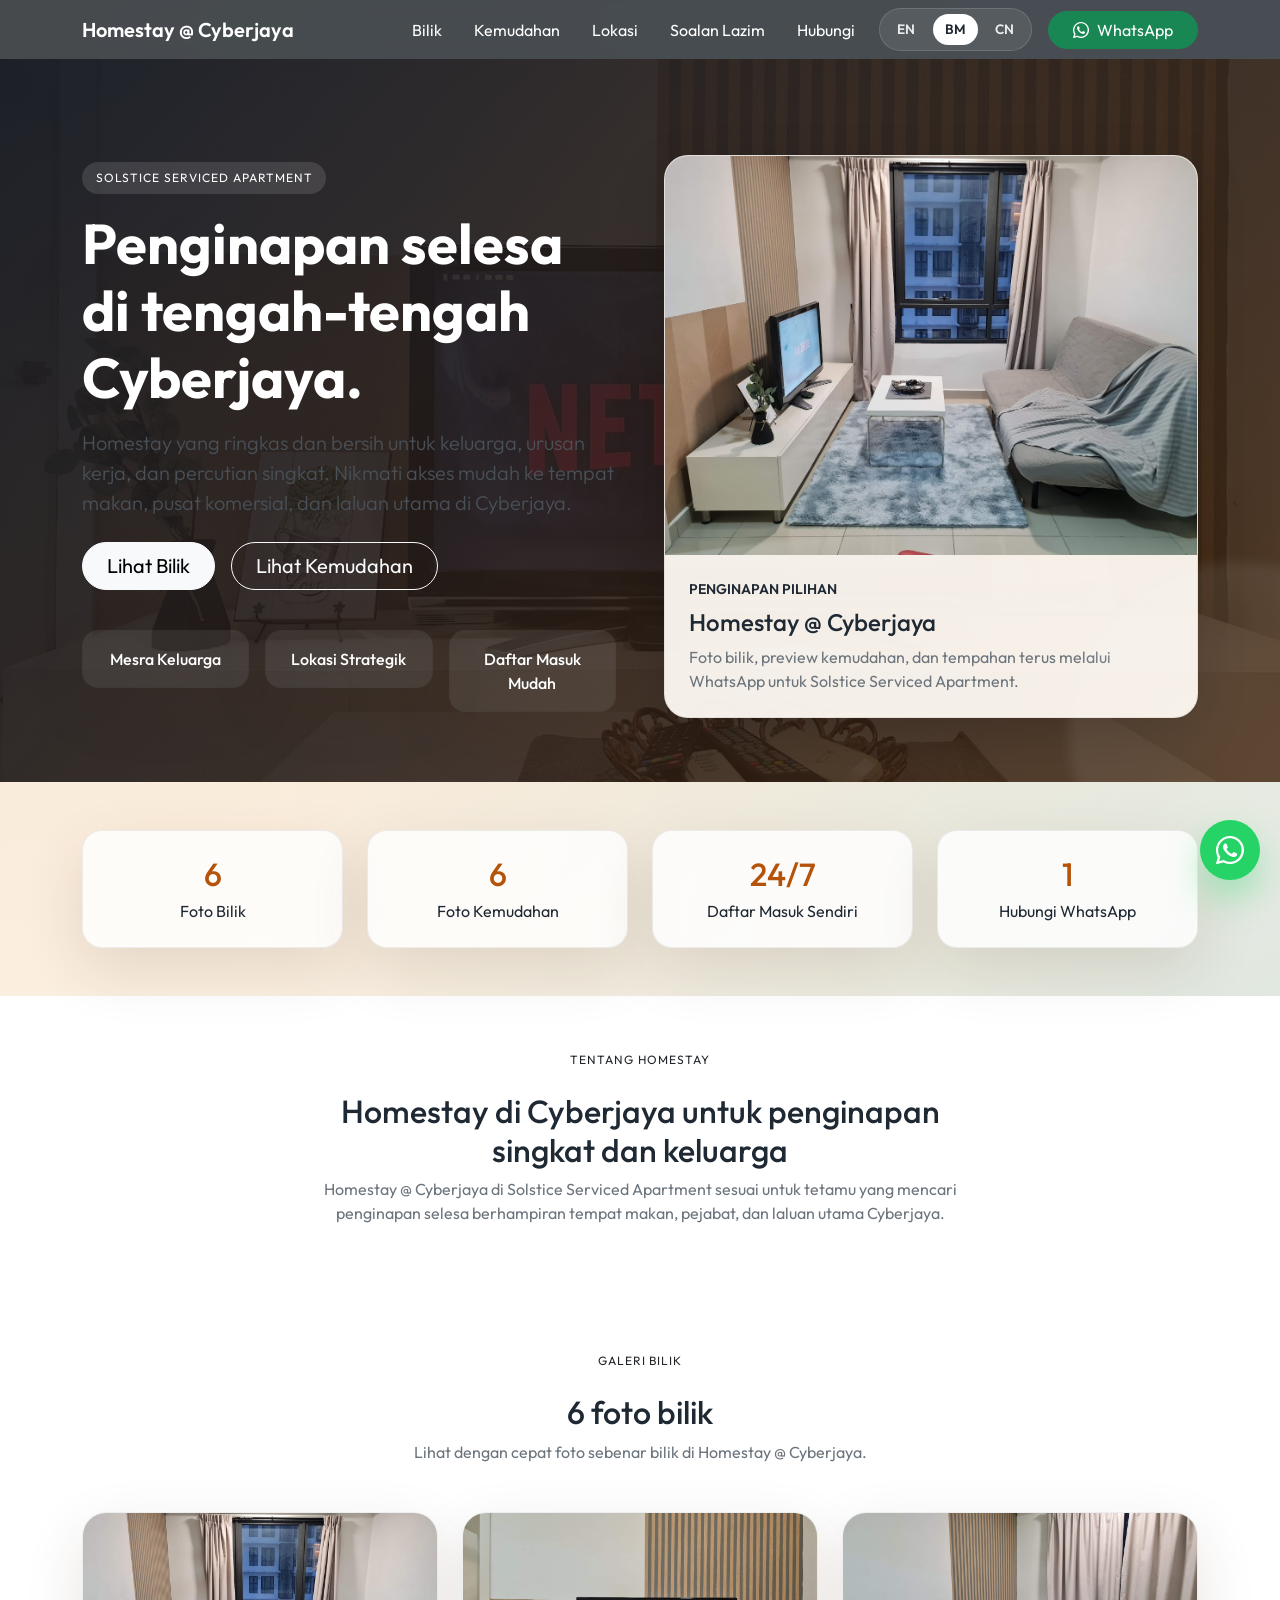
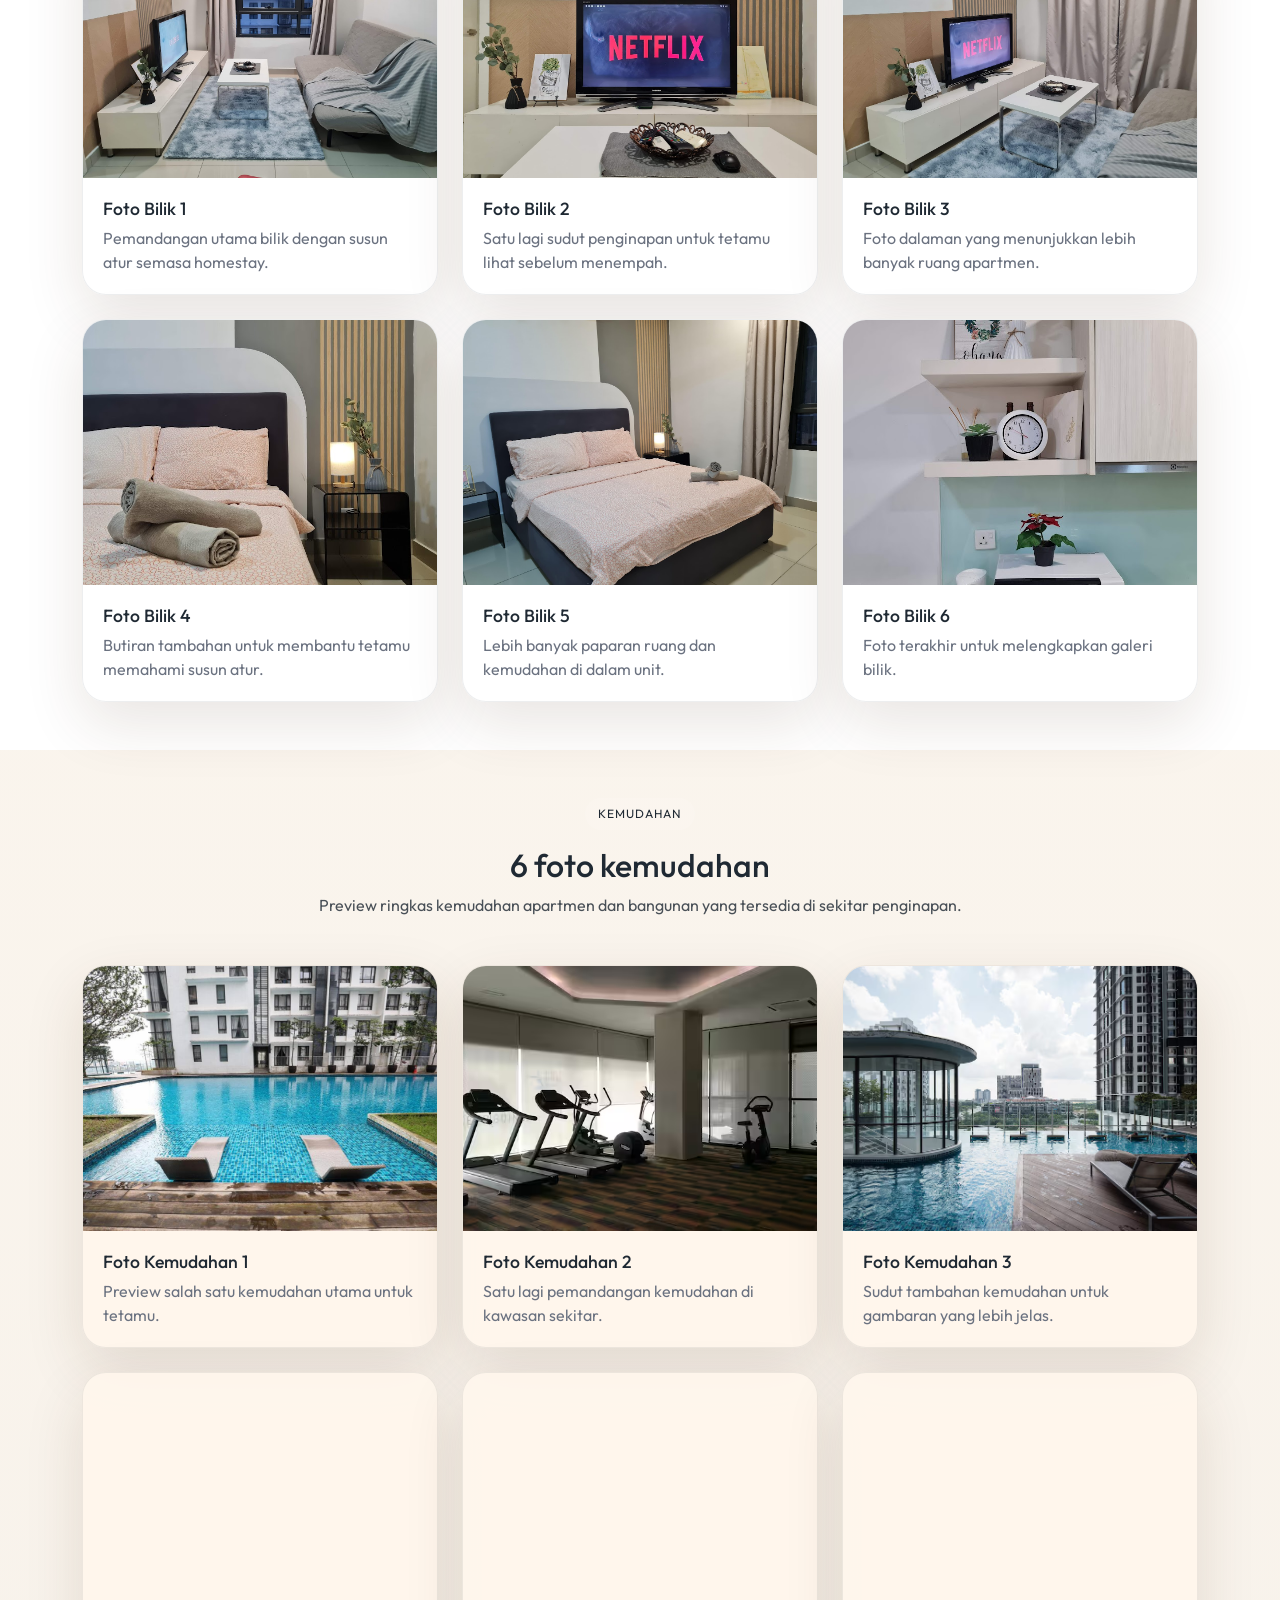
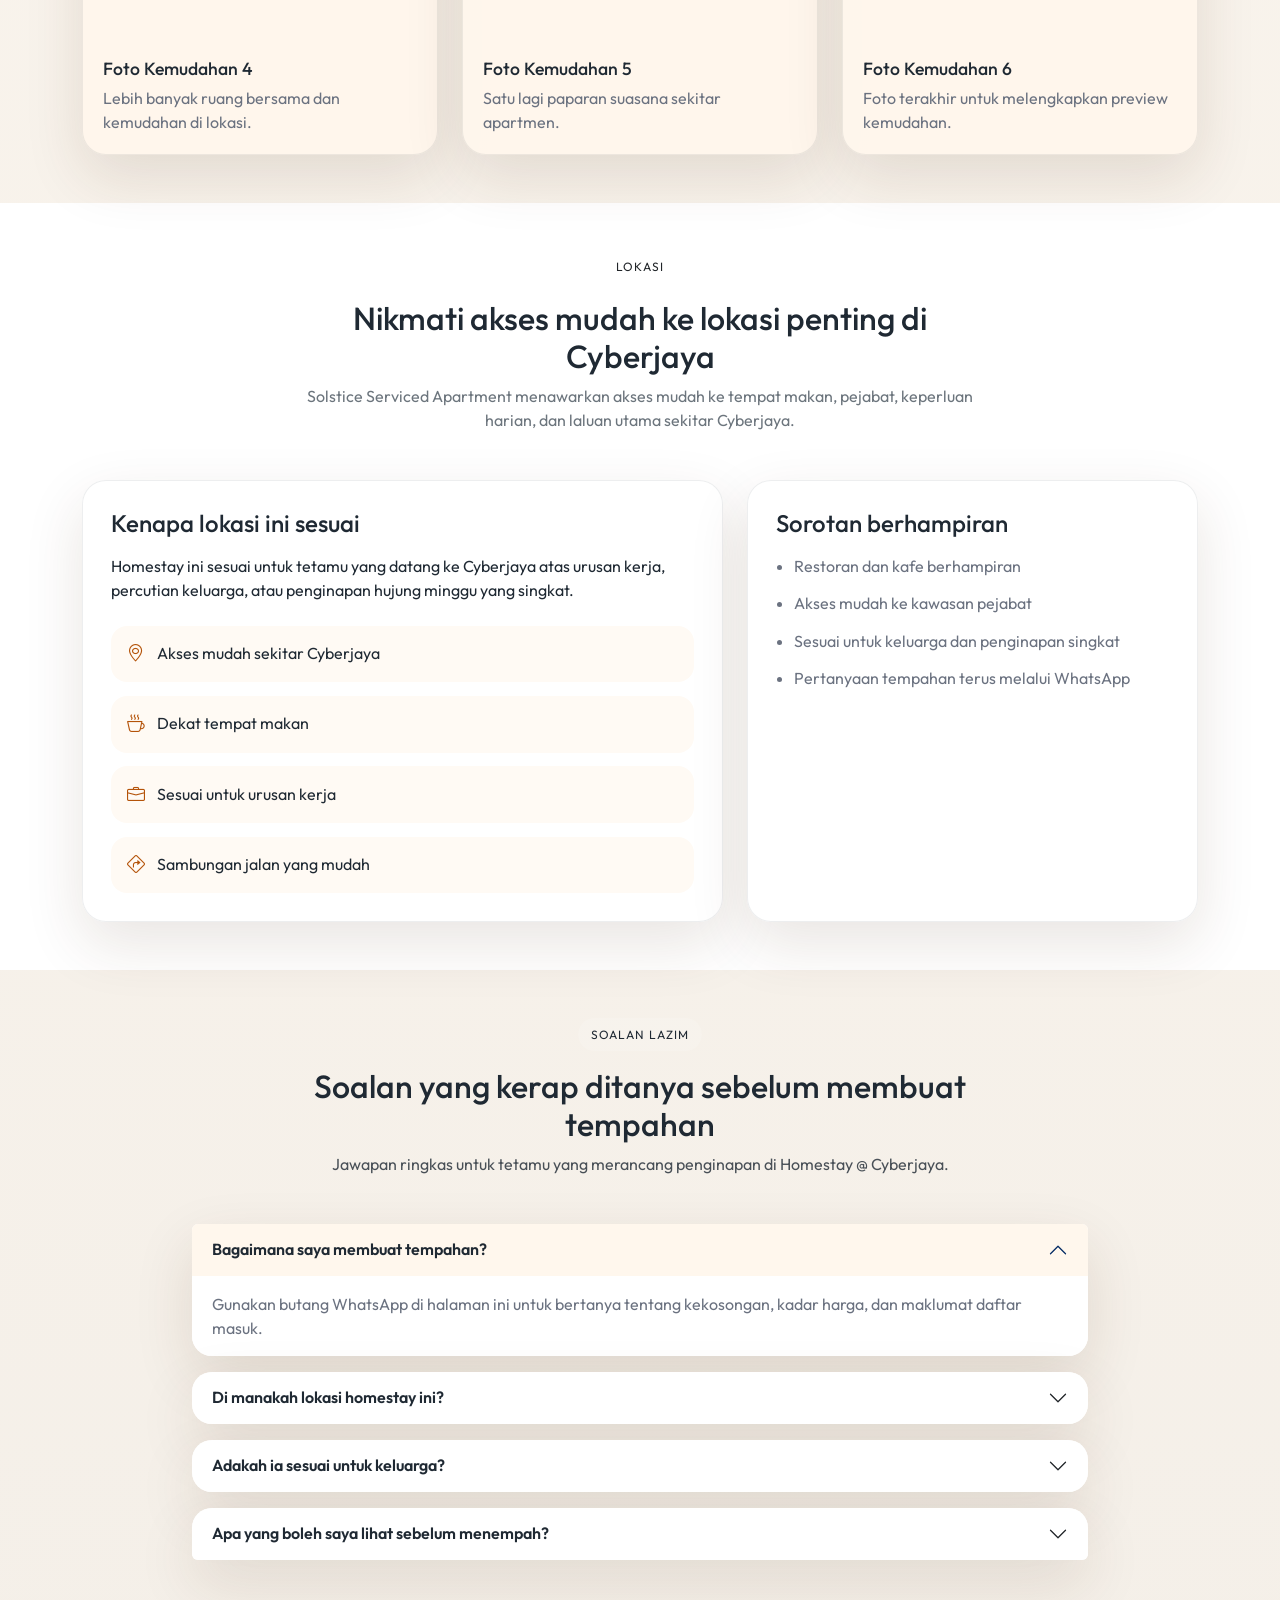
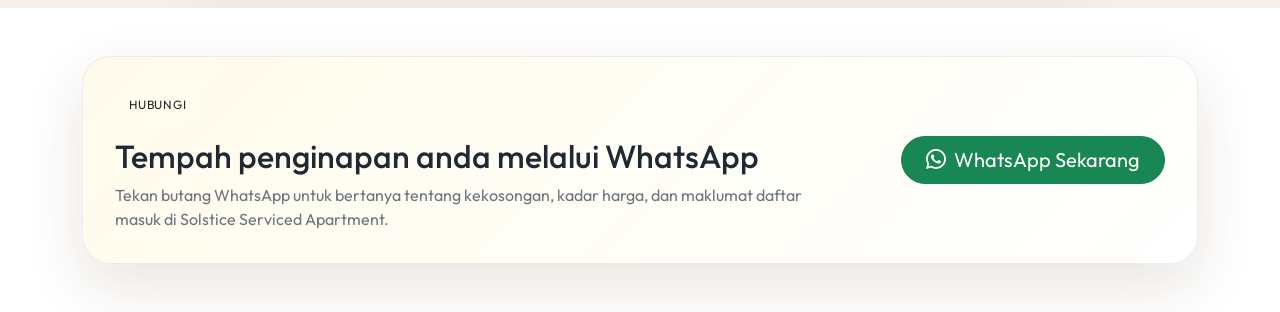
==== bm.html @ e1785dd9 "Add Malay and Chinese language versions of the Homestay @ Cyberjaya webpage" ====
<!doctype html>
<html lang="ms-MY">
<head>
  <meta charset="UTF-8">
  <meta name="viewport" content="width=device-width, initial-scale=1.0">
  <title>Homestay @ Cyberjaya, Solstice Serviced Apartment</title>
  <meta name="description" content="Homestay @ Cyberjaya di Solstice Serviced Apartment dengan foto bilik, foto kemudahan, sorotan lokasi, soalan lazim, dan tempahan WhatsApp.">
  <meta name="robots" content="index, follow, max-image-preview:large">
  <meta name="keywords" content="Homestay Cyberjaya, Solstice Serviced Apartment, homestay Cyberjaya, penginapan Cyberjaya, penginapan singkat Cyberjaya, homestay keluarga Cyberjaya">
  <meta name="theme-color" content="#1f2933">
  <meta property="og:type" content="website">
  <meta property="og:title" content="Homestay @ Cyberjaya, Solstice Serviced Apartment">
  <meta property="og:description" content="Lihat bilik, kemudahan, lokasi dan tempah melalui WhatsApp untuk penginapan di Cyberjaya.">
  <meta property="og:locale" content="ms_MY">
  <meta property="og:image" content="assets/images/rooms/room-photo-1.jpg">
  <meta name="twitter:card" content="summary_large_image">
  <meta name="twitter:title" content="Homestay @ Cyberjaya, Solstice Serviced Apartment">
  <meta name="twitter:description" content="Galeri bilik, kemudahan, dan tempahan WhatsApp untuk penginapan di Cyberjaya.">
  <meta name="twitter:image" content="assets/images/rooms/room-photo-1.jpg">
  <link rel="alternate" hreflang="en" href="index.html">
  <link rel="alternate" hreflang="ms" href="bm.html">
  <link rel="alternate" hreflang="zh" href="cn.html">
  <link rel="alternate" hreflang="x-default" href="index.html">
  <link rel="preconnect" href="https://fonts.googleapis.com">
  <link rel="preconnect" href="https://fonts.gstatic.com" crossorigin>
  <link rel="preload" as="image" href="assets/images/rooms/room-photo-1.jpg">
  <link href="https://fonts.googleapis.com/css2?family=Outfit:wght@300;400;500;600;700&display=swap" rel="stylesheet">
  <link href="https://cdn.jsdelivr.net/npm/bootstrap@5.3.3/dist/css/bootstrap.min.css" rel="stylesheet" integrity="sha384-QWTKZyjpPEjISv5WaRU9OFeRpok6YctnYmDr5pNlyT2bRjXh0JMhjY6hW+ALEwIH" crossorigin="anonymous">
  <link rel="stylesheet" href="https://cdn.jsdelivr.net/npm/bootstrap-icons@1.11.3/font/bootstrap-icons.min.css">
  <link rel="stylesheet" href="assets/css/style.css">
  <script type="application/ld+json">
    {
      "@context": "https://schema.org",
      "@type": "LodgingBusiness",
      "name": "Homestay @ Cyberjaya",
      "description": "Homestay di Solstice Serviced Apartment, Cyberjaya dengan galeri bilik, galeri kemudahan, maklumat lokasi, soalan lazim, dan tempahan WhatsApp.",
      "image": "assets/images/rooms/room-photo-1.jpg",
      "address": {
        "@type": "PostalAddress",
        "addressLocality": "Cyberjaya",
        "addressRegion": "Selangor",
        "addressCountry": "MY"
      }
    }
  </script>
  <script type="application/ld+json">
    {
      "@context": "https://schema.org",
      "@type": "FAQPage",
      "mainEntity": [
        {
          "@type": "Question",
          "name": "Bagaimana saya membuat tempahan?",
          "acceptedAnswer": {
            "@type": "Answer",
            "text": "Gunakan butang WhatsApp di halaman ini untuk bertanya tentang kekosongan, kadar harga, dan maklumat daftar masuk."
          }
        },
        {
          "@type": "Question",
          "name": "Di manakah lokasi homestay ini?",
          "acceptedAnswer": {
            "@type": "Answer",
            "text": "Homestay ini terletak di Solstice Serviced Apartment, Cyberjaya dengan akses mudah ke tempat makan, pejabat, dan laluan utama."
          }
        },
        {
          "@type": "Question",
          "name": "Adakah ia sesuai untuk keluarga?",
          "acceptedAnswer": {
            "@type": "Answer",
            "text": "Ya, penginapan ini sesuai untuk percutian keluarga, lawatan singkat, dan urusan kerja di Cyberjaya."
          }
        },
        {
          "@type": "Question",
          "name": "Apa yang boleh saya lihat sebelum menempah?",
          "acceptedAnswer": {
            "@type": "Answer",
            "text": "Anda boleh melihat foto bilik, foto kemudahan, sorotan lokasi, dan maklumat hubungan sebelum membuat tempahan."
          }
        }
      ]
    }
  </script>
</head>
<body>
  <nav class="navbar navbar-expand-lg navbar-dark site-nav sticky-top">
    <div class="container">
      <a class="navbar-brand fw-semibold" href="#home">Homestay @ Cyberjaya</a>
      <button class="navbar-toggler" type="button" data-bs-toggle="collapse" data-bs-target="#mainNav" aria-controls="mainNav" aria-expanded="false" aria-label="Toggle navigation">
        <span class="navbar-toggler-icon"></span>
      </button>
      <div class="collapse navbar-collapse" id="mainNav">
        <ul class="navbar-nav ms-auto align-items-lg-center gap-lg-3">
          <li class="nav-item"><a class="nav-link" href="#rooms">Bilik</a></li>
          <li class="nav-item"><a class="nav-link" href="#facilities">Kemudahan</a></li>
          <li class="nav-item"><a class="nav-link" href="#location">Lokasi</a></li>
          <li class="nav-item"><a class="nav-link" href="#faq">Soalan Lazim</a></li>
          <li class="nav-item"><a class="nav-link" href="#contact">Hubungi</a></li>
          <li class="nav-item">
            <div class="lang-switcher" aria-label="Penukar bahasa">
              <a class="lang-link" href="index.html">EN</a>
              <a class="lang-link is-active" href="bm.html">BM</a>
              <a class="lang-link" href="cn.html">CN</a>
            </div>
          </li>
          <li class="nav-item">
            <a class="btn btn-success rounded-pill px-4" href="https://wa.me/60123456789?text=Hai%2C%20saya%20ingin%20tempah%20Homestay%20%40%20Cyberjaya" target="_blank" rel="noopener noreferrer">
              <i class="bi bi-whatsapp me-2"></i>WhatsApp
            </a>
          </li>
        </ul>
      </div>
    </div>
  </nav>

  <header class="hero-section" id="home">
    <div class="container">
      <div class="row align-items-center g-5">
        <div class="col-lg-6">
          <span class="eyebrow">Solstice Serviced Apartment</span>
          <h1 class="display-4 fw-bold mt-3">Penginapan selesa di tengah-tengah Cyberjaya.</h1>
          <p class="lead text-light-emphasis mt-3">Homestay yang ringkas dan bersih untuk keluarga, urusan kerja, dan percutian singkat. Nikmati akses mudah ke tempat makan, pusat komersial, dan laluan utama di Cyberjaya.</p>
          <div class="d-flex flex-wrap gap-3 mt-4">
            <a class="btn btn-light btn-lg rounded-pill px-4" href="#rooms">Lihat Bilik</a>
            <a class="btn btn-outline-light btn-lg rounded-pill px-4" href="#facilities">Lihat Kemudahan</a>
          </div>
          <div class="hero-points row row-cols-1 row-cols-sm-3 g-3 mt-4">
            <div class="col"><div class="point-card">Mesra Keluarga</div></div>
            <div class="col"><div class="point-card">Lokasi Strategik</div></div>
            <div class="col"><div class="point-card">Daftar Masuk Mudah</div></div>
          </div>
        </div>
        <div class="col-lg-6">
          <div class="hero-card shadow-lg">
            <img src="assets/images/rooms/room-photo-1.jpg" class="img-fluid" alt="Pemandangan bilik di Homestay Cyberjaya di Solstice Serviced Apartment" fetchpriority="high">
            <div class="hero-card-body">
              <p class="mb-2 text-uppercase small fw-semibold">Penginapan Pilihan</p>
              <h2 class="h4 mb-2">Homestay @ Cyberjaya</h2>
              <p class="mb-0 text-secondary">Foto bilik, preview kemudahan, dan tempahan terus melalui WhatsApp untuk Solstice Serviced Apartment.</p>
            </div>
          </div>
        </div>
      </div>
    </div>
  </header>

  <main>
    <section class="py-5 section-pad">
      <div class="container">
        <div class="row g-4 text-center stats-row">
          <div class="col-6 col-md-3"><div class="stat-card"><h3>6</h3><p class="mb-0">Foto Bilik</p></div></div>
          <div class="col-6 col-md-3"><div class="stat-card"><h3>6</h3><p class="mb-0">Foto Kemudahan</p></div></div>
          <div class="col-6 col-md-3"><div class="stat-card"><h3>24/7</h3><p class="mb-0">Daftar Masuk Sendiri</p></div></div>
          <div class="col-6 col-md-3"><div class="stat-card"><h3>1</h3><p class="mb-0">Hubungi WhatsApp</p></div></div>
        </div>
      </div>
    </section>

    <section class="py-5 bg-white section-pad" id="about">
      <div class="container">
        <div class="section-heading mx-auto text-center mb-4">
          <span class="eyebrow text-dark">Tentang Homestay</span>
          <h2 class="mt-3">Homestay di Cyberjaya untuk penginapan singkat dan keluarga</h2>
          <p class="text-secondary mb-0">Homestay @ Cyberjaya di Solstice Serviced Apartment sesuai untuk tetamu yang mencari penginapan selesa berhampiran tempat makan, pejabat, dan laluan utama Cyberjaya.</p>
        </div>
      </div>
    </section>

    <section class="py-5 bg-white section-pad" id="rooms">
      <div class="container">
        <div class="section-heading text-center mx-auto mb-5">
          <span class="eyebrow text-dark">Galeri Bilik</span>
          <h2 class="mt-3">6 foto bilik</h2>
          <p class="text-secondary mb-0">Lihat dengan cepat foto sebenar bilik di Homestay @ Cyberjaya.</p>
        </div>
        <div class="row g-4">
          <div class="col-sm-6 col-lg-4"><div class="gallery-card"><img src="assets/images/rooms/room-photo-1.jpg" alt="Pemandangan bilik tidur dan ruang dalaman Homestay Cyberjaya" loading="lazy" decoding="async"><div class="gallery-card-body"><h3>Foto Bilik 1</h3><p>Pemandangan utama bilik dengan susun atur semasa homestay.</p></div></div></div>
          <div class="col-sm-6 col-lg-4"><div class="gallery-card"><img src="assets/images/rooms/room-photo-2.jpg" alt="Sudut tambahan bilik di Solstice Serviced Apartment Cyberjaya" loading="lazy" decoding="async"><div class="gallery-card-body"><h3>Foto Bilik 2</h3><p>Satu lagi sudut penginapan untuk tetamu lihat sebelum menempah.</p></div></div></div>
          <div class="col-sm-6 col-lg-4"><div class="gallery-card"><img src="assets/images/rooms/room-photo-3.jpg" alt="Ruang dalaman apartmen di Homestay Cyberjaya" loading="lazy" decoding="async"><div class="gallery-card-body"><h3>Foto Bilik 3</h3><p>Foto dalaman yang menunjukkan lebih banyak ruang apartmen.</p></div></div></div>
          <div class="col-sm-6 col-lg-4"><div class="gallery-card"><img src="assets/images/rooms/room-photo-4.jpg" alt="Butiran ruang di dalam Homestay Cyberjaya" loading="lazy" decoding="async"><div class="gallery-card-body"><h3>Foto Bilik 4</h3><p>Butiran tambahan untuk membantu tetamu memahami susun atur.</p></div></div></div>
          <div class="col-sm-6 col-lg-4"><div class="gallery-card"><img src="assets/images/rooms/room-photo-5.jpg" alt="Ruang tamu dan kemudahan di dalam homestay Cyberjaya" loading="lazy" decoding="async"><div class="gallery-card-body"><h3>Foto Bilik 5</h3><p>Lebih banyak paparan ruang dan kemudahan di dalam unit.</p></div></div></div>
          <div class="col-sm-6 col-lg-4"><div class="gallery-card"><img src="assets/images/rooms/room-photo-6.jpg" alt="Satu lagi pemandangan dalaman Homestay di Solstice Serviced Apartment" loading="lazy" decoding="async"><div class="gallery-card-body"><h3>Foto Bilik 6</h3><p>Foto terakhir untuk melengkapkan galeri bilik.</p></div></div></div>
        </div>
      </div>
    </section>

    <section class="py-5 section-pad" id="facilities">
      <div class="container">
        <div class="section-heading text-center mx-auto mb-5">
          <span class="eyebrow">Kemudahan</span>
          <h2 class="mt-3">6 foto kemudahan</h2>
          <p class="text-light-emphasis mb-0">Preview ringkas kemudahan apartmen dan bangunan yang tersedia di sekitar penginapan.</p>
        </div>
        <div class="row g-4">
          <div class="col-sm-6 col-lg-4"><div class="gallery-card facility-card"><img src="assets/images/facilities/facility-photo-1.jpg" alt="Pemandangan kemudahan di Solstice Serviced Apartment Cyberjaya" loading="lazy" decoding="async"><div class="gallery-card-body"><h3>Foto Kemudahan 1</h3><p>Preview salah satu kemudahan utama untuk tetamu.</p></div></div></div>
          <div class="col-sm-6 col-lg-4"><div class="gallery-card facility-card"><img src="assets/images/facilities/facility-photo-2.avif" alt="Kawasan kemudahan bersama berhampiran Homestay Cyberjaya" loading="lazy" decoding="async"><div class="gallery-card-body"><h3>Foto Kemudahan 2</h3><p>Satu lagi pemandangan kemudahan di kawasan sekitar.</p></div></div></div>
          <div class="col-sm-6 col-lg-4"><div class="gallery-card facility-card"><img src="assets/images/facilities/facility-photo-3.jpg" alt="Pemandangan kemudahan apartmen di Cyberjaya" loading="lazy" decoding="async"><div class="gallery-card-body"><h3>Foto Kemudahan 3</h3><p>Sudut tambahan kemudahan untuk gambaran yang lebih jelas.</p></div></div></div>
          <div class="col-sm-6 col-lg-4"><div class="gallery-card facility-card"><img src="assets/images/facilities/facility-photo-4.jpg" alt="Ruang bersama di Solstice Serviced Apartment" loading="lazy" decoding="async"><div class="gallery-card-body"><h3>Foto Kemudahan 4</h3><p>Lebih banyak ruang bersama dan kemudahan di lokasi.</p></div></div></div>
          <div class="col-sm-6 col-lg-4"><div class="gallery-card facility-card"><img src="assets/images/facilities/facility-photo-5.jpg" alt="Persekitaran dan kemudahan sekitar homestay Cyberjaya" loading="lazy" decoding="async"><div class="gallery-card-body"><h3>Foto Kemudahan 5</h3><p>Satu lagi paparan suasana sekitar apartmen.</p></div></div></div>
          <div class="col-sm-6 col-lg-4"><div class="gallery-card facility-card"><img src="assets/images/facilities/facility-photo-6.jpeg" alt="Preview kemudahan bangunan untuk Homestay Cyberjaya" loading="lazy" decoding="async"><div class="gallery-card-body"><h3>Foto Kemudahan 6</h3><p>Foto terakhir untuk melengkapkan preview kemudahan.</p></div></div></div>
        </div>
      </div>
    </section>

    <section class="py-5 bg-white section-pad" id="location">
      <div class="container">
        <div class="section-heading text-center mx-auto mb-5">
          <span class="eyebrow text-dark">Lokasi</span>
          <h2 class="mt-3">Nikmati akses mudah ke lokasi penting di Cyberjaya</h2>
          <p class="text-secondary mb-0">Solstice Serviced Apartment menawarkan akses mudah ke tempat makan, pejabat, keperluan harian, dan laluan utama sekitar Cyberjaya.</p>
        </div>
        <div class="row g-4 align-items-stretch">
          <div class="col-lg-7">
            <div class="info-card h-100">
              <h3 class="h4 mb-3">Kenapa lokasi ini sesuai</h3>
              <p class="mb-0">Homestay ini sesuai untuk tetamu yang datang ke Cyberjaya atas urusan kerja, percutian keluarga, atau penginapan hujung minggu yang singkat.</p>
              <div class="location-grid mt-4">
                <div class="location-chip"><i class="bi bi-geo-alt"></i><span>Akses mudah sekitar Cyberjaya</span></div>
                <div class="location-chip"><i class="bi bi-cup-hot"></i><span>Dekat tempat makan</span></div>
                <div class="location-chip"><i class="bi bi-briefcase"></i><span>Sesuai untuk urusan kerja</span></div>
                <div class="location-chip"><i class="bi bi-sign-turn-right"></i><span>Sambungan jalan yang mudah</span></div>
              </div>
            </div>
          </div>
          <div class="col-lg-5">
            <div class="info-card h-100">
              <h3 class="h4 mb-3">Sorotan berhampiran</h3>
              <ul class="feature-list mb-0">
                <li>Restoran dan kafe berhampiran</li>
                <li>Akses mudah ke kawasan pejabat</li>
                <li>Sesuai untuk keluarga dan penginapan singkat</li>
                <li>Pertanyaan tempahan terus melalui WhatsApp</li>
              </ul>
            </div>
          </div>
        </div>
      </div>
    </section>

    <section class="py-5 section-pad" id="faq">
      <div class="container">
        <div class="section-heading text-center mx-auto mb-5">
          <span class="eyebrow">Soalan Lazim</span>
          <h2 class="mt-3">Soalan yang kerap ditanya sebelum membuat tempahan</h2>
          <p class="text-light-emphasis mb-0">Jawapan ringkas untuk tetamu yang merancang penginapan di Homestay @ Cyberjaya.</p>
        </div>
        <div class="faq-wrap mx-auto">
          <div class="accordion" id="faqAccordion">
            <div class="accordion-item faq-item"><h3 class="accordion-header"><button class="accordion-button" type="button" data-bs-toggle="collapse" data-bs-target="#faqOne" aria-expanded="true" aria-controls="faqOne">Bagaimana saya membuat tempahan?</button></h3><div id="faqOne" class="accordion-collapse collapse show" data-bs-parent="#faqAccordion"><div class="accordion-body">Gunakan butang WhatsApp di halaman ini untuk bertanya tentang kekosongan, kadar harga, dan maklumat daftar masuk.</div></div></div>
            <div class="accordion-item faq-item"><h3 class="accordion-header"><button class="accordion-button collapsed" type="button" data-bs-toggle="collapse" data-bs-target="#faqTwo" aria-expanded="false" aria-controls="faqTwo">Di manakah lokasi homestay ini?</button></h3><div id="faqTwo" class="accordion-collapse collapse" data-bs-parent="#faqAccordion"><div class="accordion-body">Homestay ini terletak di Solstice Serviced Apartment, Cyberjaya dengan akses mudah ke tempat makan, pejabat, dan laluan utama.</div></div></div>
            <div class="accordion-item faq-item"><h3 class="accordion-header"><button class="accordion-button collapsed" type="button" data-bs-toggle="collapse" data-bs-target="#faqThree" aria-expanded="false" aria-controls="faqThree">Adakah ia sesuai untuk keluarga?</button></h3><div id="faqThree" class="accordion-collapse collapse" data-bs-parent="#faqAccordion"><div class="accordion-body">Ya, penginapan ini sesuai untuk percutian keluarga, lawatan singkat, dan urusan kerja di Cyberjaya.</div></div></div>
            <div class="accordion-item faq-item"><h3 class="accordion-header"><button class="accordion-button collapsed" type="button" data-bs-toggle="collapse" data-bs-target="#faqFour" aria-expanded="false" aria-controls="faqFour">Apa yang boleh saya lihat sebelum menempah?</button></h3><div id="faqFour" class="accordion-collapse collapse" data-bs-parent="#faqAccordion"><div class="accordion-body">Anda boleh melihat foto bilik, foto kemudahan, sorotan lokasi, dan maklumat hubungan sebelum membuat tempahan.</div></div></div>
          </div>
        </div>
      </div>
    </section>

    <section class="py-5 bg-white section-pad" id="contact">
      <div class="container">
        <div class="contact-card">
          <div class="row align-items-center g-4">
            <div class="col-lg-8">
              <span class="eyebrow text-dark">Hubungi</span>
              <h2 class="mt-3">Tempah penginapan anda melalui WhatsApp</h2>
              <p class="text-secondary mb-0">Tekan butang WhatsApp untuk bertanya tentang kekosongan, kadar harga, dan maklumat daftar masuk di Solstice Serviced Apartment.</p>
            </div>
            <div class="col-lg-4 text-lg-end">
              <a class="btn btn-success btn-lg rounded-pill px-4" href="https://wa.me/60123456789?text=Hai%2C%20saya%20ingin%20tempah%20Homestay%20%40%20Cyberjaya" target="_blank" rel="noopener noreferrer">
                <i class="bi bi-whatsapp me-2"></i>WhatsApp Sekarang
              </a>
            </div>
          </div>
        </div>
      </div>
    </section>
  </main>

  <a class="floating-whatsapp" href="https://wa.me/60123456789?text=Hai%2C%20saya%20ingin%20tempah%20Homestay%20%40%20Cyberjaya" target="_blank" rel="noopener noreferrer" aria-label="Hubungi melalui WhatsApp">
    <i class="bi bi-whatsapp"></i>
  </a>

  <script src="https://cdn.jsdelivr.net/npm/bootstrap@5.3.3/dist/js/bootstrap.bundle.min.js" integrity="sha384-YvpcrYf0tY3lHB60NNkmXc5s9fDVZLESaAA55NDzOxhy9GkcIdslK1eN7N6jIeHz" crossorigin="anonymous"></script>
</body>
</html>
---- assets/css/style.css ----
:root {
  --bg: #f4efe8;
  --bg-soft: #fffaf4;
  --text: #1f2933;
  --muted: #6b7280;
  --accent: #d97706;
  --accent-dark: #b45309;
  --card: rgba(255, 255, 255, 0.82);
  --line: rgba(31, 41, 51, 0.08);
  --shadow: 0 22px 60px rgba(70, 43, 16, 0.12);
}

body {
  font-family: "Outfit", sans-serif;
  color: var(--text);
  background:
    radial-gradient(circle at top left, rgba(217, 119, 6, 0.18), transparent 30%),
    radial-gradient(circle at right 20%, rgba(15, 118, 110, 0.12), transparent 24%),
    linear-gradient(180deg, #fff9f1 0%, var(--bg) 100%);
}

.site-nav {
  background: rgba(31, 41, 51, 0.82);
  backdrop-filter: blur(10px);
}

.navbar-brand,
.nav-link {
  color: #fff !important;
}

.lang-switcher {
  display: inline-flex;
  align-items: center;
  gap: 0.35rem;
  padding: 0.3rem;
  border: 1px solid rgba(255, 255, 255, 0.14);
  border-radius: 999px;
  background: rgba(255, 255, 255, 0.08);
}

.lang-link {
  display: inline-flex;
  align-items: center;
  justify-content: center;
  min-width: 2.5rem;
  padding: 0.35rem 0.75rem;
  border-radius: 999px;
  color: rgba(255, 255, 255, 0.88);
  text-decoration: none;
  font-size: 0.85rem;
  font-weight: 600;
}

.lang-link:hover {
  color: #fff;
  background: rgba(255, 255, 255, 0.12);
}

.lang-link.is-active {
  color: var(--text);
  background: #fff;
}

.hero-section {
  position: relative;
  padding: 6rem 0 4rem;
  color: #fff;
  background:
    linear-gradient(135deg, rgba(20, 24, 34, 0.94), rgba(64, 36, 13, 0.82)),
    url("../images/rooms/room-photo-2.jpg") center/cover no-repeat;
  overflow: hidden;
}

.hero-section::after {
  content: "";
  position: absolute;
  inset: auto -10% -120px auto;
  width: 340px;
  height: 340px;
  border-radius: 50%;
  background: rgba(255, 255, 255, 0.08);
  filter: blur(6px);
}

.eyebrow {
  display: inline-block;
  padding: 0.45rem 0.85rem;
  border-radius: 999px;
  background: rgba(255, 255, 255, 0.12);
  letter-spacing: 0.08em;
  font-size: 0.75rem;
  text-transform: uppercase;
}

.hero-card,
.gallery-card,
.contact-card,
.stat-card,
.point-card {
  border: 1px solid var(--line);
  box-shadow: var(--shadow);
}

.hero-card {
  background: rgba(255, 250, 244, 0.95);
  border-radius: 1.5rem;
  overflow: hidden;
}

.hero-card img {
  display: block;
  width: 100%;
  height: auto;
}

.hero-card-body {
  padding: 1.5rem;
  color: var(--text);
}

.hero-translation {
  margin-top: 0.75rem;
  font-size: 1.1rem;
  font-weight: 500;
  color: rgba(255, 255, 255, 0.84);
}

.bilingual-copy,
.section-translation {
  font-size: 0.98rem;
}

.bilingual-copy {
  color: rgba(255, 255, 255, 0.78);
}

.section-translation {
  margin-bottom: 0.75rem;
  color: var(--accent-dark);
  font-weight: 500;
}

.hero-points .point-card {
  padding: 1rem;
  border-radius: 1rem;
  background: rgba(255, 255, 255, 0.08);
  text-align: center;
  font-weight: 500;
}

.section-pad {
  padding-top: 1rem;
  padding-bottom: 1rem;
}

.section-heading {
  max-width: 42rem;
}

.stat-card {
  height: 100%;
  padding: 1.5rem;
  border-radius: 1.25rem;
  background: var(--card);
}

.stat-card h3 {
  font-size: 2rem;
  margin-bottom: 0.35rem;
  color: var(--accent-dark);
}

.gallery-card {
  height: 100%;
  overflow: hidden;
  border-radius: 1.5rem;
  background: rgba(255, 255, 255, 0.92);
  transition: transform 0.25s ease, box-shadow 0.25s ease;
}

.gallery-card:hover {
  transform: translateY(-6px);
  box-shadow: 0 28px 60px rgba(31, 41, 51, 0.16);
}

.gallery-card img {
  width: 100%;
  display: block;
  aspect-ratio: 4 / 3;
  object-fit: cover;
}

.gallery-card-body {
  padding: 1.25rem;
}

.gallery-card-body h3 {
  font-size: 1.1rem;
  margin-bottom: 0.4rem;
}

.gallery-card-body p {
  margin-bottom: 0;
  color: var(--muted);
}

.facility-card {
  background: rgba(255, 247, 237, 0.9);
}

.contact-card {
  padding: 2rem;
  border-radius: 1.75rem;
  background:
    linear-gradient(135deg, rgba(255, 251, 235, 0.98), rgba(255, 255, 255, 0.94));
}

.info-card,
.faq-item {
  border: 1px solid var(--line);
  box-shadow: var(--shadow);
}

.info-card {
  padding: 1.75rem;
  border-radius: 1.5rem;
  background: rgba(255, 255, 255, 0.94);
}

.location-grid {
  display: grid;
  gap: 0.85rem;
}

.location-chip {
  display: flex;
  align-items: flex-start;
  gap: 0.75rem;
  padding: 0.95rem 1rem;
  border-radius: 1rem;
  background: var(--bg-soft);
  color: var(--text);
}

.location-chip i {
  color: var(--accent-dark);
  font-size: 1.1rem;
}

.feature-list {
  padding-left: 1.1rem;
  color: var(--muted);
}

.feature-list li + li {
  margin-top: 0.85rem;
}

.faq-wrap {
  max-width: 56rem;
}

.faq-item {
  overflow: hidden;
  border-radius: 1.25rem;
  background: rgba(255, 255, 255, 0.92);
}

.faq-item + .faq-item {
  margin-top: 1rem;
}

.accordion-item {
  border: 0;
}

.accordion-button {
  font-weight: 600;
  color: var(--text);
  background: rgba(255, 255, 255, 0.92);
}

.accordion-button:not(.collapsed) {
  color: var(--text);
  background: rgba(255, 247, 237, 0.96);
  box-shadow: none;
}

.accordion-button:focus {
  border-color: rgba(217, 119, 6, 0.35);
  box-shadow: 0 0 0 0.2rem rgba(217, 119, 6, 0.18);
}

.accordion-body {
  color: var(--muted);
  background: rgba(255, 255, 255, 0.96);
}

.floating-whatsapp {
  position: fixed;
  right: 1.25rem;
  bottom: 1.25rem;
  width: 60px;
  height: 60px;
  display: inline-flex;
  align-items: center;
  justify-content: center;
  border-radius: 50%;
  background: #25d366;
  color: #fff;
  font-size: 1.75rem;
  text-decoration: none;
  box-shadow: 0 18px 35px rgba(37, 211, 102, 0.35);
  z-index: 1050;
}

.floating-whatsapp:hover {
  color: #fff;
  background: #1ea952;
}

@media (max-width: 991.98px) {
  .hero-section {
    padding-top: 4.5rem;
  }

  .lang-switcher {
    margin: 0.4rem 0 0.2rem;
  }
}

@media (max-width: 575.98px) {
  .hero-section {
    padding-bottom: 3rem;
  }

  .contact-card,
  .info-card,
  .stat-card,
  .hero-card-body,
  .gallery-card-body {
    padding: 1.1rem;
  }

  .floating-whatsapp {
    right: 1rem;
    bottom: 1rem;
    width: 56px;
    height: 56px;
  }
}
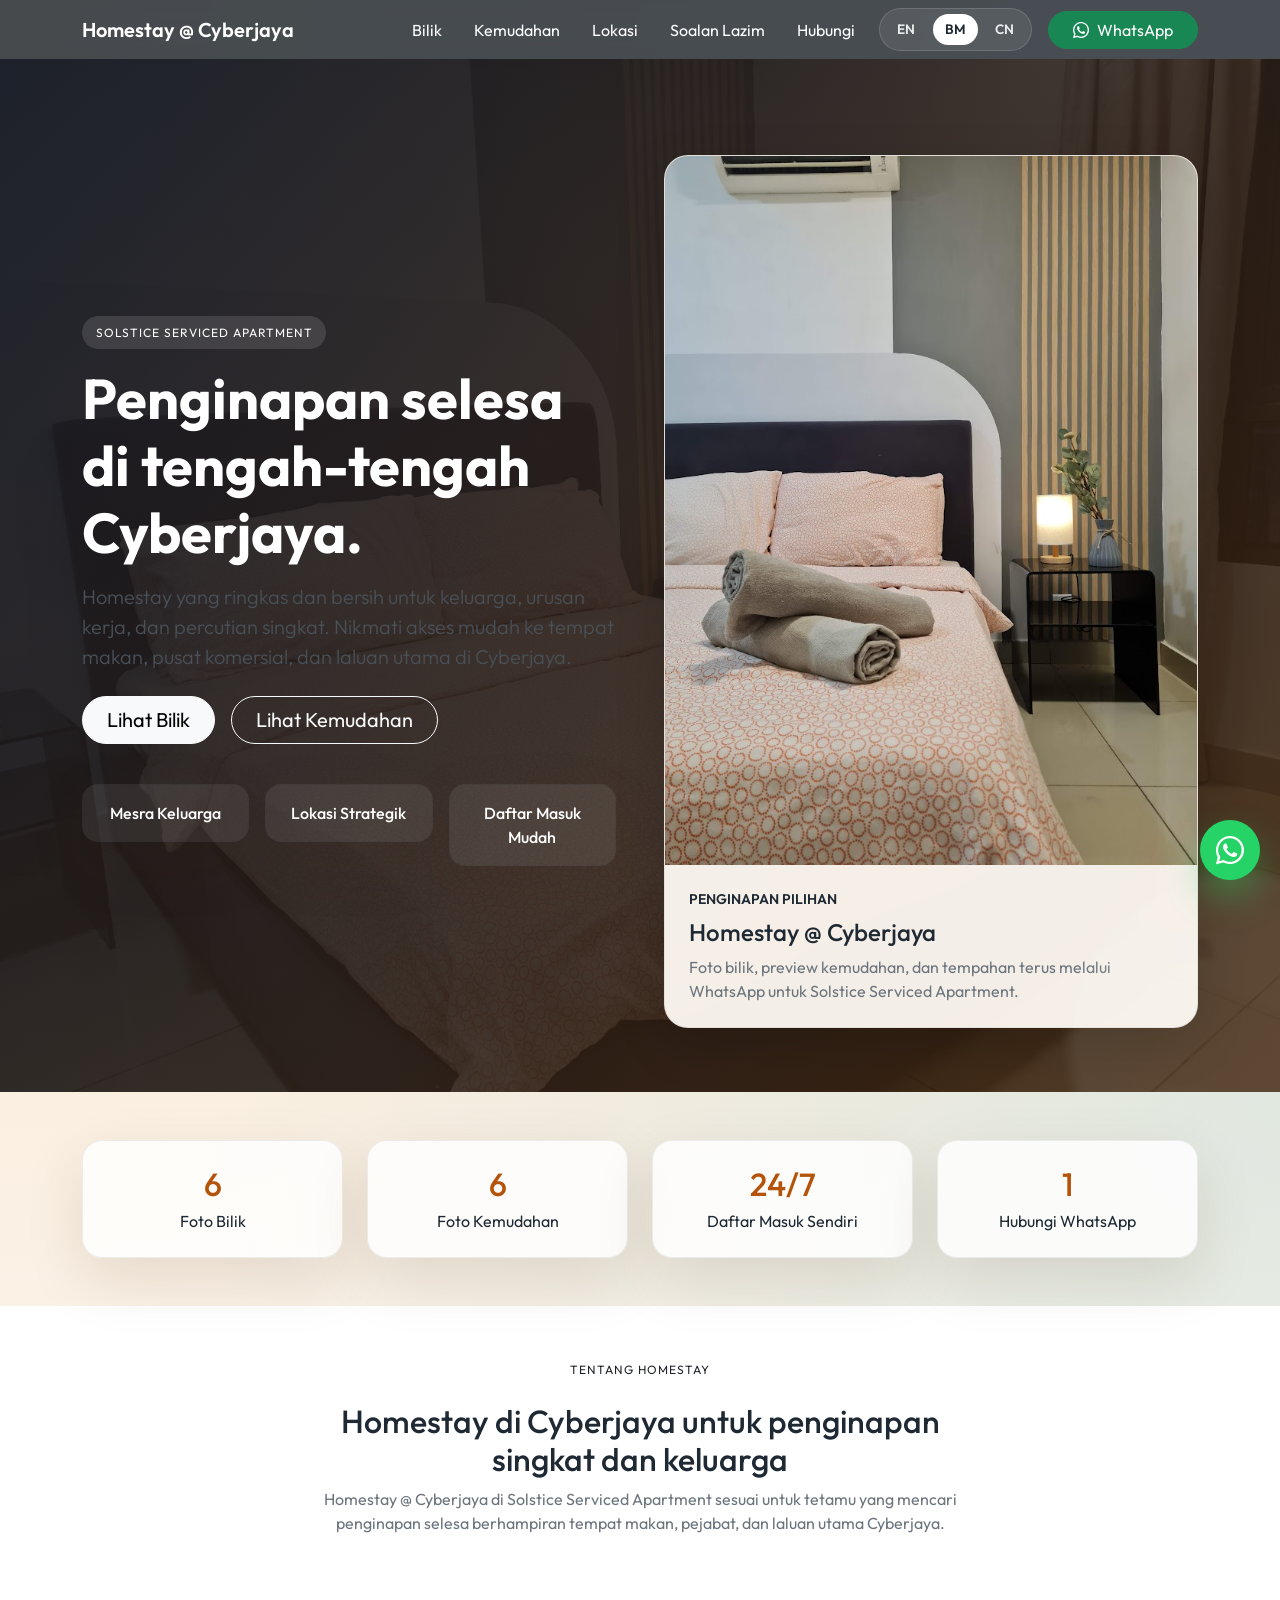
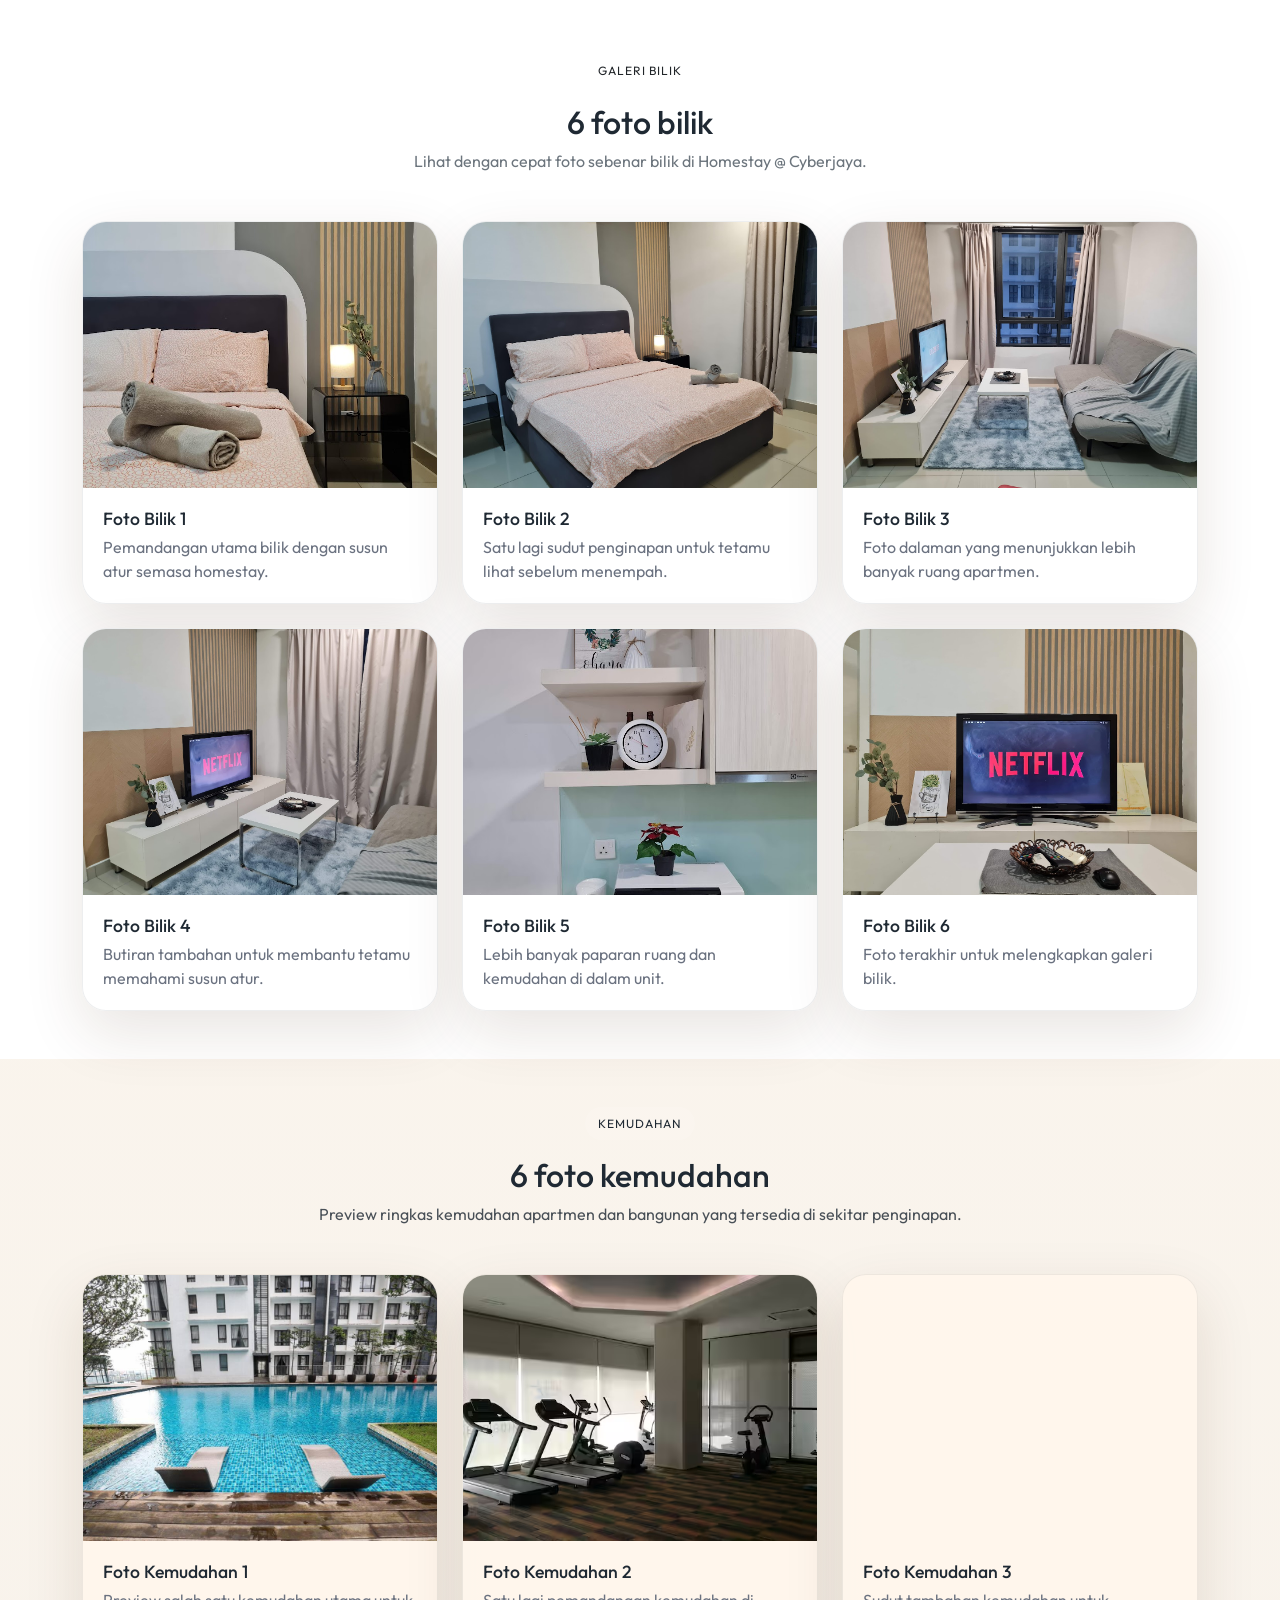
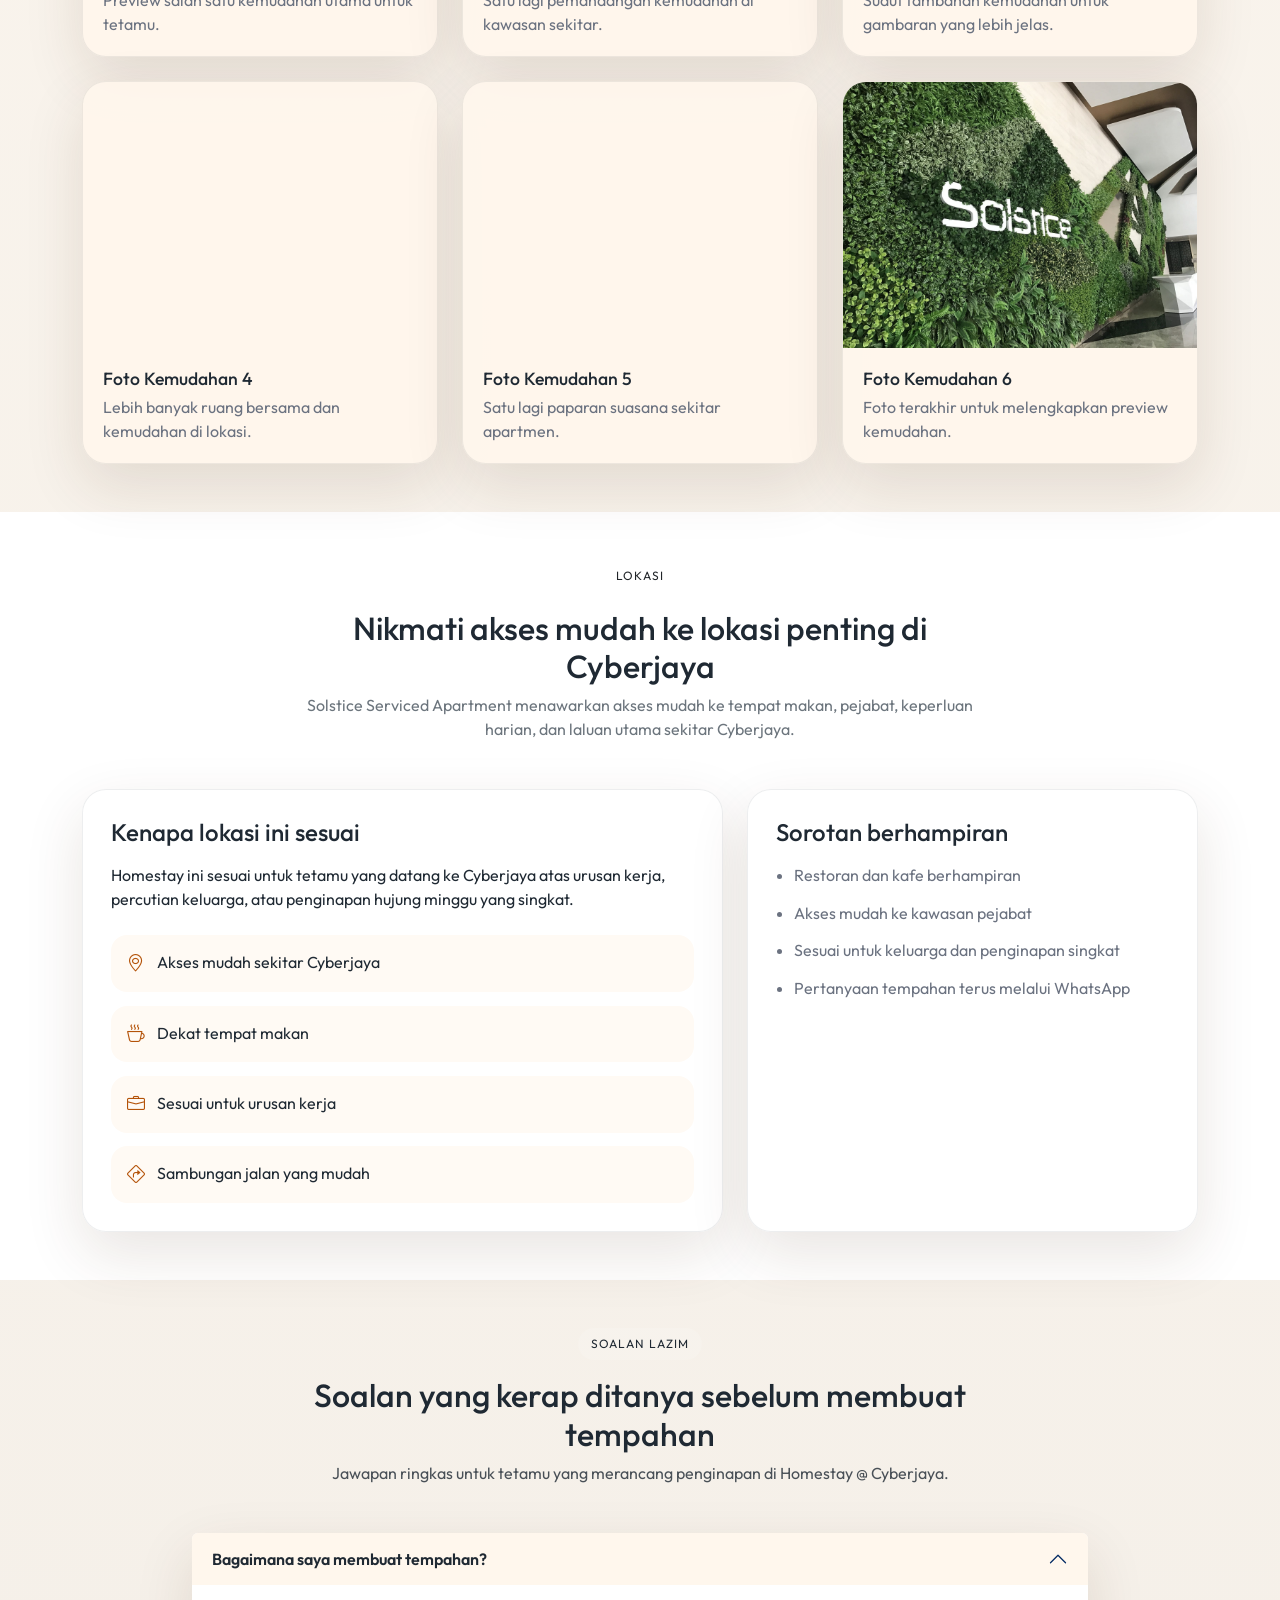
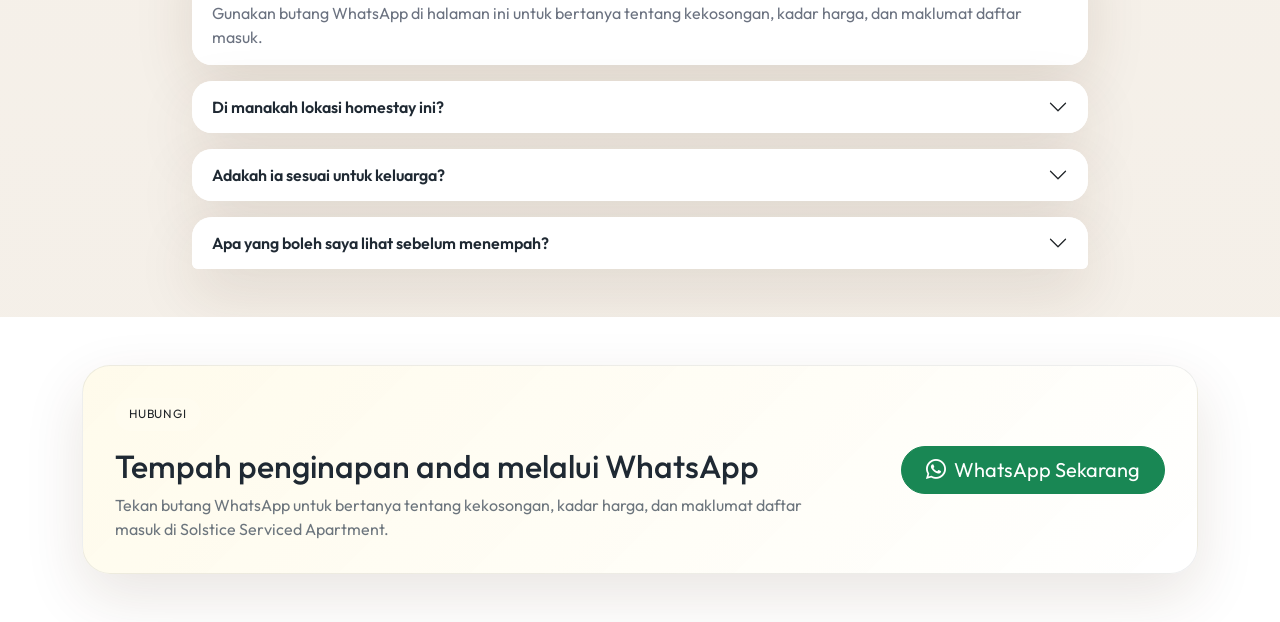
==== commit 8bcedc9a: "Refactor code structure and remove redundant code blocks for improved maintainability" ====
--- a/bm.html
+++ b/bm.html
@@ -12,18 +12,18 @@
   <meta property="og:title" content="Homestay @ Cyberjaya, Solstice Serviced Apartment">
   <meta property="og:description" content="Lihat bilik, kemudahan, lokasi dan tempah melalui WhatsApp untuk penginapan di Cyberjaya.">
   <meta property="og:locale" content="ms_MY">
-  <meta property="og:image" content="assets/images/rooms/room-photo-1.jpg">
+  <meta property="og:image" content="assets/images/rooms/room.jpg">
   <meta name="twitter:card" content="summary_large_image">
   <meta name="twitter:title" content="Homestay @ Cyberjaya, Solstice Serviced Apartment">
   <meta name="twitter:description" content="Galeri bilik, kemudahan, dan tempahan WhatsApp untuk penginapan di Cyberjaya.">
-  <meta name="twitter:image" content="assets/images/rooms/room-photo-1.jpg">
+  <meta name="twitter:image" content="assets/images/rooms/room.jpg">
   <link rel="alternate" hreflang="en" href="index.html">
   <link rel="alternate" hreflang="ms" href="bm.html">
   <link rel="alternate" hreflang="zh" href="cn.html">
   <link rel="alternate" hreflang="x-default" href="index.html">
   <link rel="preconnect" href="https://fonts.googleapis.com">
   <link rel="preconnect" href="https://fonts.gstatic.com" crossorigin>
-  <link rel="preload" as="image" href="assets/images/rooms/room-photo-1.jpg">
+  <link rel="preload" as="image" href="assets/images/rooms/room.jpg">
   <link href="https://fonts.googleapis.com/css2?family=Outfit:wght@300;400;500;600;700&display=swap" rel="stylesheet">
   <link href="https://cdn.jsdelivr.net/npm/bootstrap@5.3.3/dist/css/bootstrap.min.css" rel="stylesheet" integrity="sha384-QWTKZyjpPEjISv5WaRU9OFeRpok6YctnYmDr5pNlyT2bRjXh0JMhjY6hW+ALEwIH" crossorigin="anonymous">
   <link rel="stylesheet" href="https://cdn.jsdelivr.net/npm/bootstrap-icons@1.11.3/font/bootstrap-icons.min.css">
@@ -34,7 +34,7 @@
       "@type": "LodgingBusiness",
       "name": "Homestay @ Cyberjaya",
       "description": "Homestay di Solstice Serviced Apartment, Cyberjaya dengan galeri bilik, galeri kemudahan, maklumat lokasi, soalan lazim, dan tempahan WhatsApp.",
-      "image": "assets/images/rooms/room-photo-1.jpg",
+      "image": "assets/images/rooms/room.jpg",
       "address": {
         "@type": "PostalAddress",
         "addressLocality": "Cyberjaya",
@@ -134,7 +134,7 @@
         </div>
         <div class="col-lg-6">
           <div class="hero-card shadow-lg">
-            <img src="assets/images/rooms/room-photo-1.jpg" class="img-fluid" alt="Pemandangan bilik di Homestay Cyberjaya di Solstice Serviced Apartment" fetchpriority="high">
+            <img src="assets/images/rooms/room.jpg" class="img-fluid" alt="Pemandangan bilik di Homestay Cyberjaya di Solstice Serviced Apartment" fetchpriority="high">
             <div class="hero-card-body">
               <p class="mb-2 text-uppercase small fw-semibold">Penginapan Pilihan</p>
               <h2 class="h4 mb-2">Homestay @ Cyberjaya</h2>
@@ -176,12 +176,12 @@
           <p class="text-secondary mb-0">Lihat dengan cepat foto sebenar bilik di Homestay @ Cyberjaya.</p>
         </div>
         <div class="row g-4">
-          <div class="col-sm-6 col-lg-4"><div class="gallery-card"><img src="assets/images/rooms/room-photo-1.jpg" alt="Pemandangan bilik tidur dan ruang dalaman Homestay Cyberjaya" loading="lazy" decoding="async"><div class="gallery-card-body"><h3>Foto Bilik 1</h3><p>Pemandangan utama bilik dengan susun atur semasa homestay.</p></div></div></div>
-          <div class="col-sm-6 col-lg-4"><div class="gallery-card"><img src="assets/images/rooms/room-photo-2.jpg" alt="Sudut tambahan bilik di Solstice Serviced Apartment Cyberjaya" loading="lazy" decoding="async"><div class="gallery-card-body"><h3>Foto Bilik 2</h3><p>Satu lagi sudut penginapan untuk tetamu lihat sebelum menempah.</p></div></div></div>
-          <div class="col-sm-6 col-lg-4"><div class="gallery-card"><img src="assets/images/rooms/room-photo-3.jpg" alt="Ruang dalaman apartmen di Homestay Cyberjaya" loading="lazy" decoding="async"><div class="gallery-card-body"><h3>Foto Bilik 3</h3><p>Foto dalaman yang menunjukkan lebih banyak ruang apartmen.</p></div></div></div>
-          <div class="col-sm-6 col-lg-4"><div class="gallery-card"><img src="assets/images/rooms/room-photo-4.jpg" alt="Butiran ruang di dalam Homestay Cyberjaya" loading="lazy" decoding="async"><div class="gallery-card-body"><h3>Foto Bilik 4</h3><p>Butiran tambahan untuk membantu tetamu memahami susun atur.</p></div></div></div>
-          <div class="col-sm-6 col-lg-4"><div class="gallery-card"><img src="assets/images/rooms/room-photo-5.jpg" alt="Ruang tamu dan kemudahan di dalam homestay Cyberjaya" loading="lazy" decoding="async"><div class="gallery-card-body"><h3>Foto Bilik 5</h3><p>Lebih banyak paparan ruang dan kemudahan di dalam unit.</p></div></div></div>
-          <div class="col-sm-6 col-lg-4"><div class="gallery-card"><img src="assets/images/rooms/room-photo-6.jpg" alt="Satu lagi pemandangan dalaman Homestay di Solstice Serviced Apartment" loading="lazy" decoding="async"><div class="gallery-card-body"><h3>Foto Bilik 6</h3><p>Foto terakhir untuk melengkapkan galeri bilik.</p></div></div></div>
+          <div class="col-sm-6 col-lg-4"><div class="gallery-card"><img src="assets/images/rooms/room.jpg" alt="Pemandangan bilik tidur dan ruang dalaman Homestay Cyberjaya" loading="lazy" decoding="async"><div class="gallery-card-body"><h3>Foto Bilik 1</h3><p>Pemandangan utama bilik dengan susun atur semasa homestay.</p></div></div></div>
+          <div class="col-sm-6 col-lg-4"><div class="gallery-card"><img src="assets/images/rooms/room-2.jpg" alt="Sudut tambahan bilik di Solstice Serviced Apartment Cyberjaya" loading="lazy" decoding="async"><div class="gallery-card-body"><h3>Foto Bilik 2</h3><p>Satu lagi sudut penginapan untuk tetamu lihat sebelum menempah.</p></div></div></div>
+          <div class="col-sm-6 col-lg-4"><div class="gallery-card"><img src="assets/images/rooms/living.jpg" alt="Ruang dalaman apartmen di Homestay Cyberjaya" loading="lazy" decoding="async"><div class="gallery-card-body"><h3>Foto Bilik 3</h3><p>Foto dalaman yang menunjukkan lebih banyak ruang apartmen.</p></div></div></div>
+          <div class="col-sm-6 col-lg-4"><div class="gallery-card"><img src="assets/images/rooms/living-2.jpg" alt="Butiran ruang di dalam Homestay Cyberjaya" loading="lazy" decoding="async"><div class="gallery-card-body"><h3>Foto Bilik 4</h3><p>Butiran tambahan untuk membantu tetamu memahami susun atur.</p></div></div></div>
+          <div class="col-sm-6 col-lg-4"><div class="gallery-card"><img src="assets/images/rooms/kitchen.jpg" alt="Ruang tamu dan kemudahan di dalam homestay Cyberjaya" loading="lazy" decoding="async"><div class="gallery-card-body"><h3>Foto Bilik 5</h3><p>Lebih banyak paparan ruang dan kemudahan di dalam unit.</p></div></div></div>
+          <div class="col-sm-6 col-lg-4"><div class="gallery-card"><img src="assets/images/rooms/tv.jpg" alt="Satu lagi pemandangan dalaman Homestay di Solstice Serviced Apartment" loading="lazy" decoding="async"><div class="gallery-card-body"><h3>Foto Bilik 6</h3><p>Foto terakhir untuk melengkapkan galeri bilik.</p></div></div></div>
         </div>
       </div>
     </section>
@@ -194,12 +194,12 @@
           <p class="text-light-emphasis mb-0">Preview ringkas kemudahan apartmen dan bangunan yang tersedia di sekitar penginapan.</p>
         </div>
         <div class="row g-4">
-          <div class="col-sm-6 col-lg-4"><div class="gallery-card facility-card"><img src="assets/images/facilities/facility-photo-1.jpg" alt="Pemandangan kemudahan di Solstice Serviced Apartment Cyberjaya" loading="lazy" decoding="async"><div class="gallery-card-body"><h3>Foto Kemudahan 1</h3><p>Preview salah satu kemudahan utama untuk tetamu.</p></div></div></div>
-          <div class="col-sm-6 col-lg-4"><div class="gallery-card facility-card"><img src="assets/images/facilities/facility-photo-2.avif" alt="Kawasan kemudahan bersama berhampiran Homestay Cyberjaya" loading="lazy" decoding="async"><div class="gallery-card-body"><h3>Foto Kemudahan 2</h3><p>Satu lagi pemandangan kemudahan di kawasan sekitar.</p></div></div></div>
-          <div class="col-sm-6 col-lg-4"><div class="gallery-card facility-card"><img src="assets/images/facilities/facility-photo-3.jpg" alt="Pemandangan kemudahan apartmen di Cyberjaya" loading="lazy" decoding="async"><div class="gallery-card-body"><h3>Foto Kemudahan 3</h3><p>Sudut tambahan kemudahan untuk gambaran yang lebih jelas.</p></div></div></div>
-          <div class="col-sm-6 col-lg-4"><div class="gallery-card facility-card"><img src="assets/images/facilities/facility-photo-4.jpg" alt="Ruang bersama di Solstice Serviced Apartment" loading="lazy" decoding="async"><div class="gallery-card-body"><h3>Foto Kemudahan 4</h3><p>Lebih banyak ruang bersama dan kemudahan di lokasi.</p></div></div></div>
-          <div class="col-sm-6 col-lg-4"><div class="gallery-card facility-card"><img src="assets/images/facilities/facility-photo-5.jpg" alt="Persekitaran dan kemudahan sekitar homestay Cyberjaya" loading="lazy" decoding="async"><div class="gallery-card-body"><h3>Foto Kemudahan 5</h3><p>Satu lagi paparan suasana sekitar apartmen.</p></div></div></div>
-          <div class="col-sm-6 col-lg-4"><div class="gallery-card facility-card"><img src="assets/images/facilities/facility-photo-6.jpeg" alt="Preview kemudahan bangunan untuk Homestay Cyberjaya" loading="lazy" decoding="async"><div class="gallery-card-body"><h3>Foto Kemudahan 6</h3><p>Foto terakhir untuk melengkapkan preview kemudahan.</p></div></div></div>
+          <div class="col-sm-6 col-lg-4"><div class="gallery-card facility-card"><img src="assets/images/facilities/pool.jpg" alt="Pemandangan kemudahan di Solstice Serviced Apartment Cyberjaya" loading="lazy" decoding="async"><div class="gallery-card-body"><h3>Foto Kemudahan 1</h3><p>Preview salah satu kemudahan utama untuk tetamu.</p></div></div></div>
+          <div class="col-sm-6 col-lg-4"><div class="gallery-card facility-card"><img src="assets/images/facilities/gym.avif" alt="Kawasan kemudahan bersama berhampiran Homestay Cyberjaya" loading="lazy" decoding="async"><div class="gallery-card-body"><h3>Foto Kemudahan 2</h3><p>Satu lagi pemandangan kemudahan di kawasan sekitar.</p></div></div></div>
+          <div class="col-sm-6 col-lg-4"><div class="gallery-card facility-card"><img src="assets/images/facilities/pool-2.jpg" alt="Pemandangan kemudahan apartmen di Cyberjaya" loading="lazy" decoding="async"><div class="gallery-card-body"><h3>Foto Kemudahan 3</h3><p>Sudut tambahan kemudahan untuk gambaran yang lebih jelas.</p></div></div></div>
+          <div class="col-sm-6 col-lg-4"><div class="gallery-card facility-card"><img src="assets/images/facilities/jacuzzi.jpg" alt="Ruang bersama di Solstice Serviced Apartment" loading="lazy" decoding="async"><div class="gallery-card-body"><h3>Foto Kemudahan 4</h3><p>Lebih banyak ruang bersama dan kemudahan di lokasi.</p></div></div></div>
+          <div class="col-sm-6 col-lg-4"><div class="gallery-card facility-card"><img src="assets/images/facilities/jacuzzi-2.jpg" alt="Persekitaran dan kemudahan sekitar homestay Cyberjaya" loading="lazy" decoding="async"><div class="gallery-card-body"><h3>Foto Kemudahan 5</h3><p>Satu lagi paparan suasana sekitar apartmen.</p></div></div></div>
+          <div class="col-sm-6 col-lg-4"><div class="gallery-card facility-card"><img src="assets/images/facilities/lobby.jpeg" alt="Preview kemudahan bangunan untuk Homestay Cyberjaya" loading="lazy" decoding="async"><div class="gallery-card-body"><h3>Foto Kemudahan 6</h3><p>Foto terakhir untuk melengkapkan preview kemudahan.</p></div></div></div>
         </div>
       </div>
     </section>
--- a/assets/css/style.css
+++ b/assets/css/style.css
@@ -68,7 +68,7 @@
   color: #fff;
   background:
     linear-gradient(135deg, rgba(20, 24, 34, 0.94), rgba(64, 36, 13, 0.82)),
-    url("../images/rooms/room-photo-2.jpg") center/cover no-repeat;
+    url("../images/rooms/room-2.jpg") center/cover no-repeat;
   overflow: hidden;
 }
 
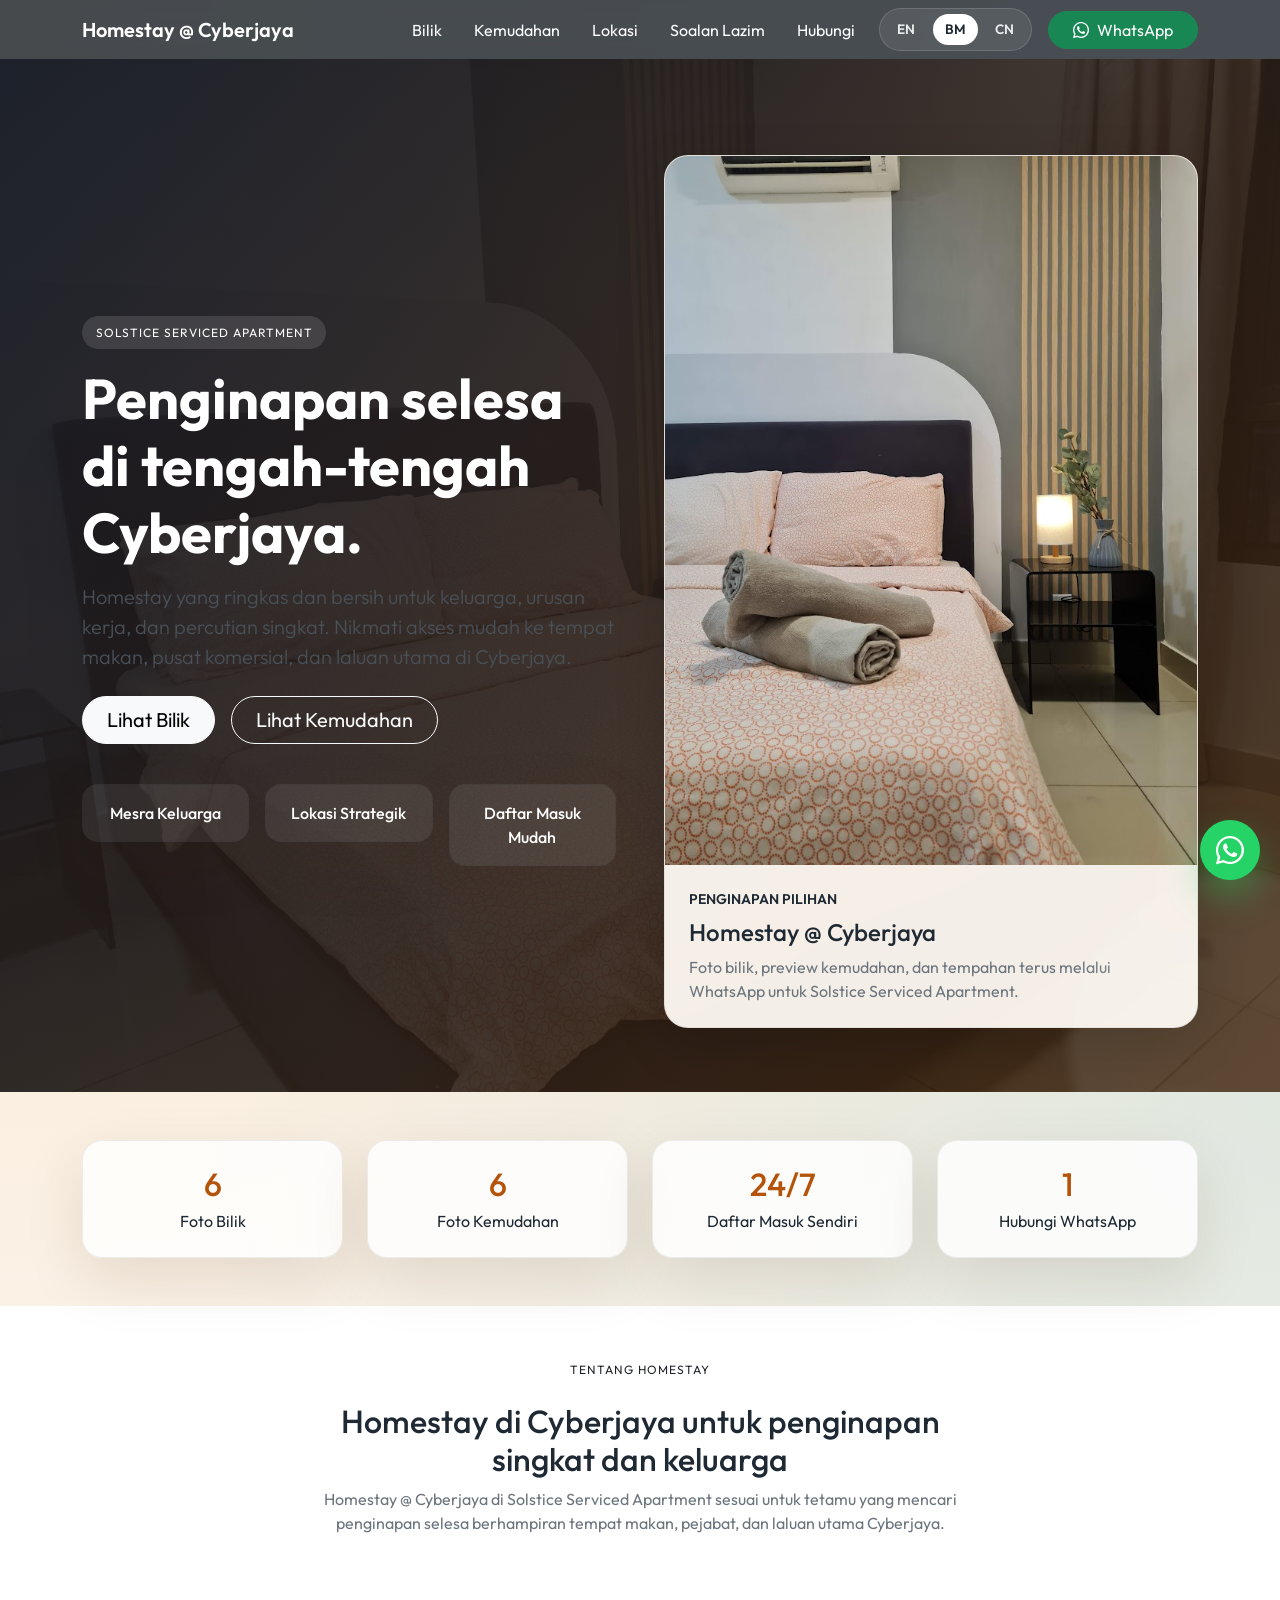
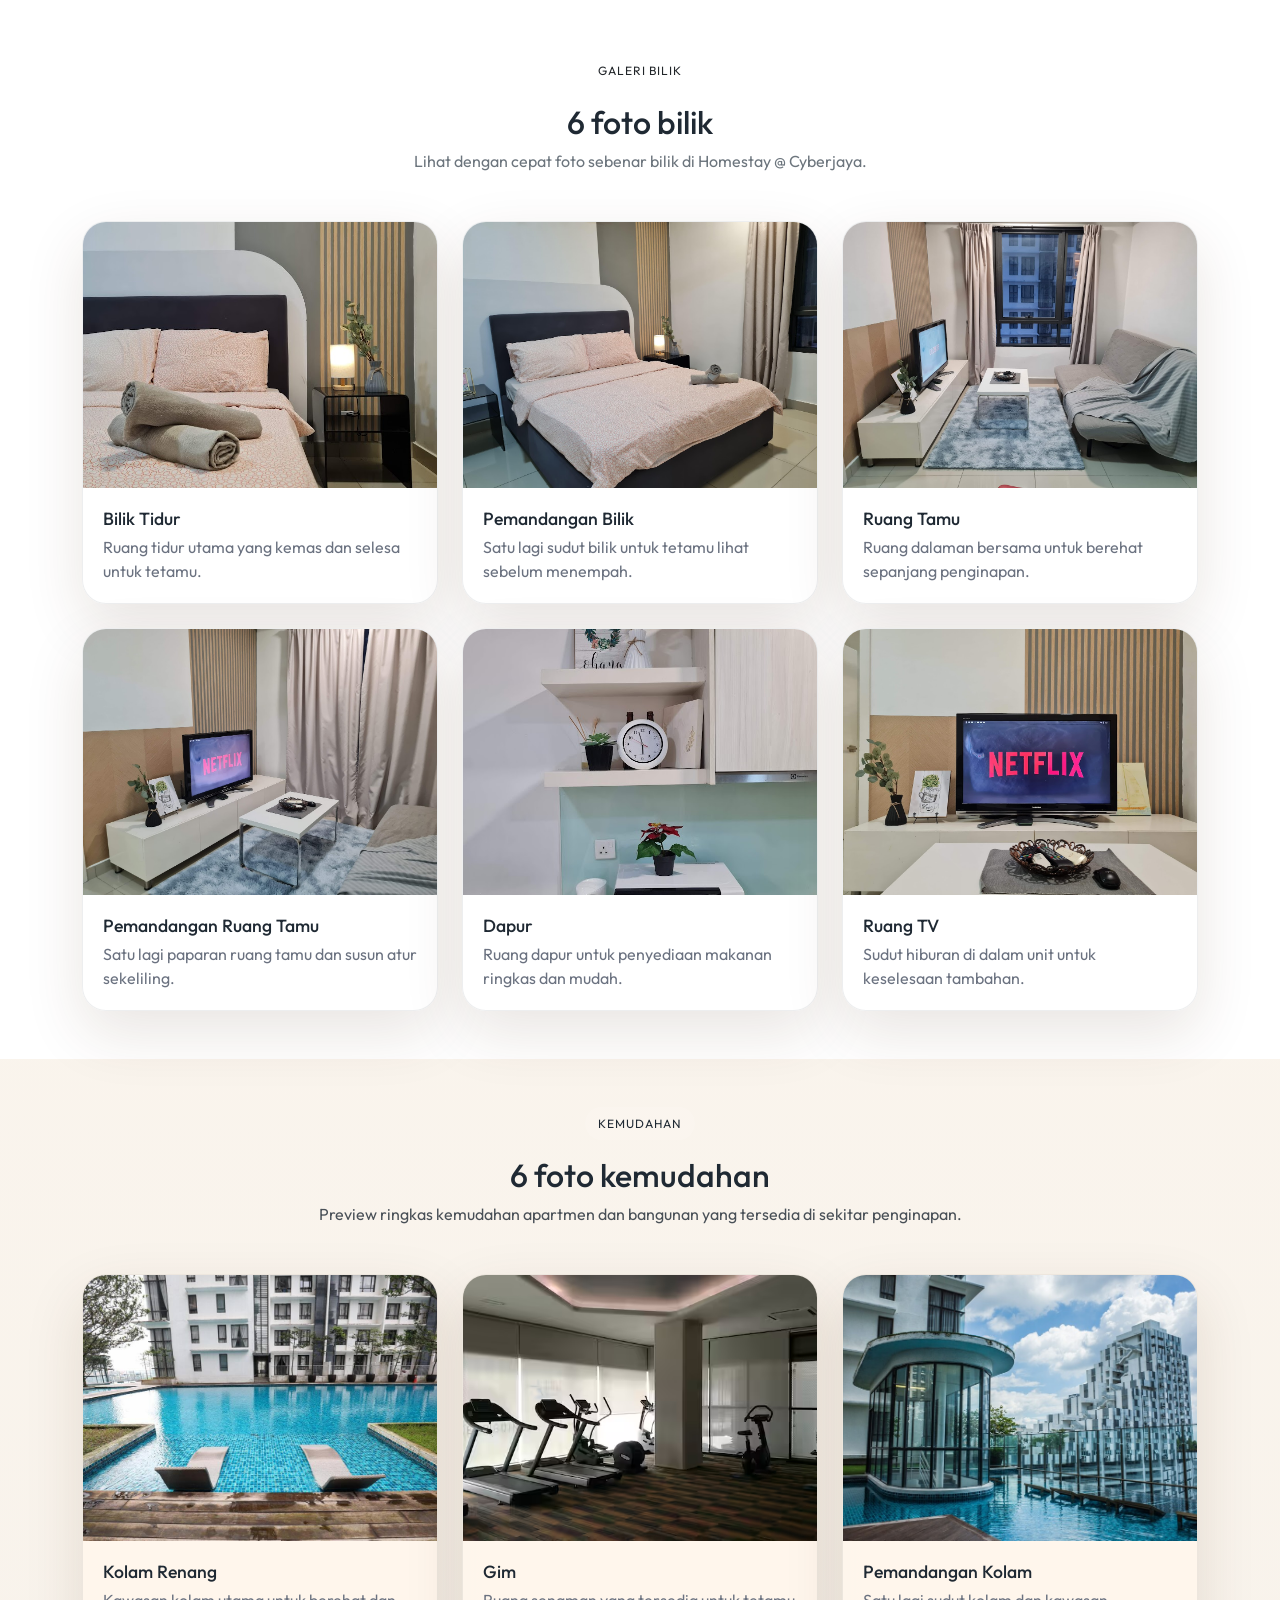
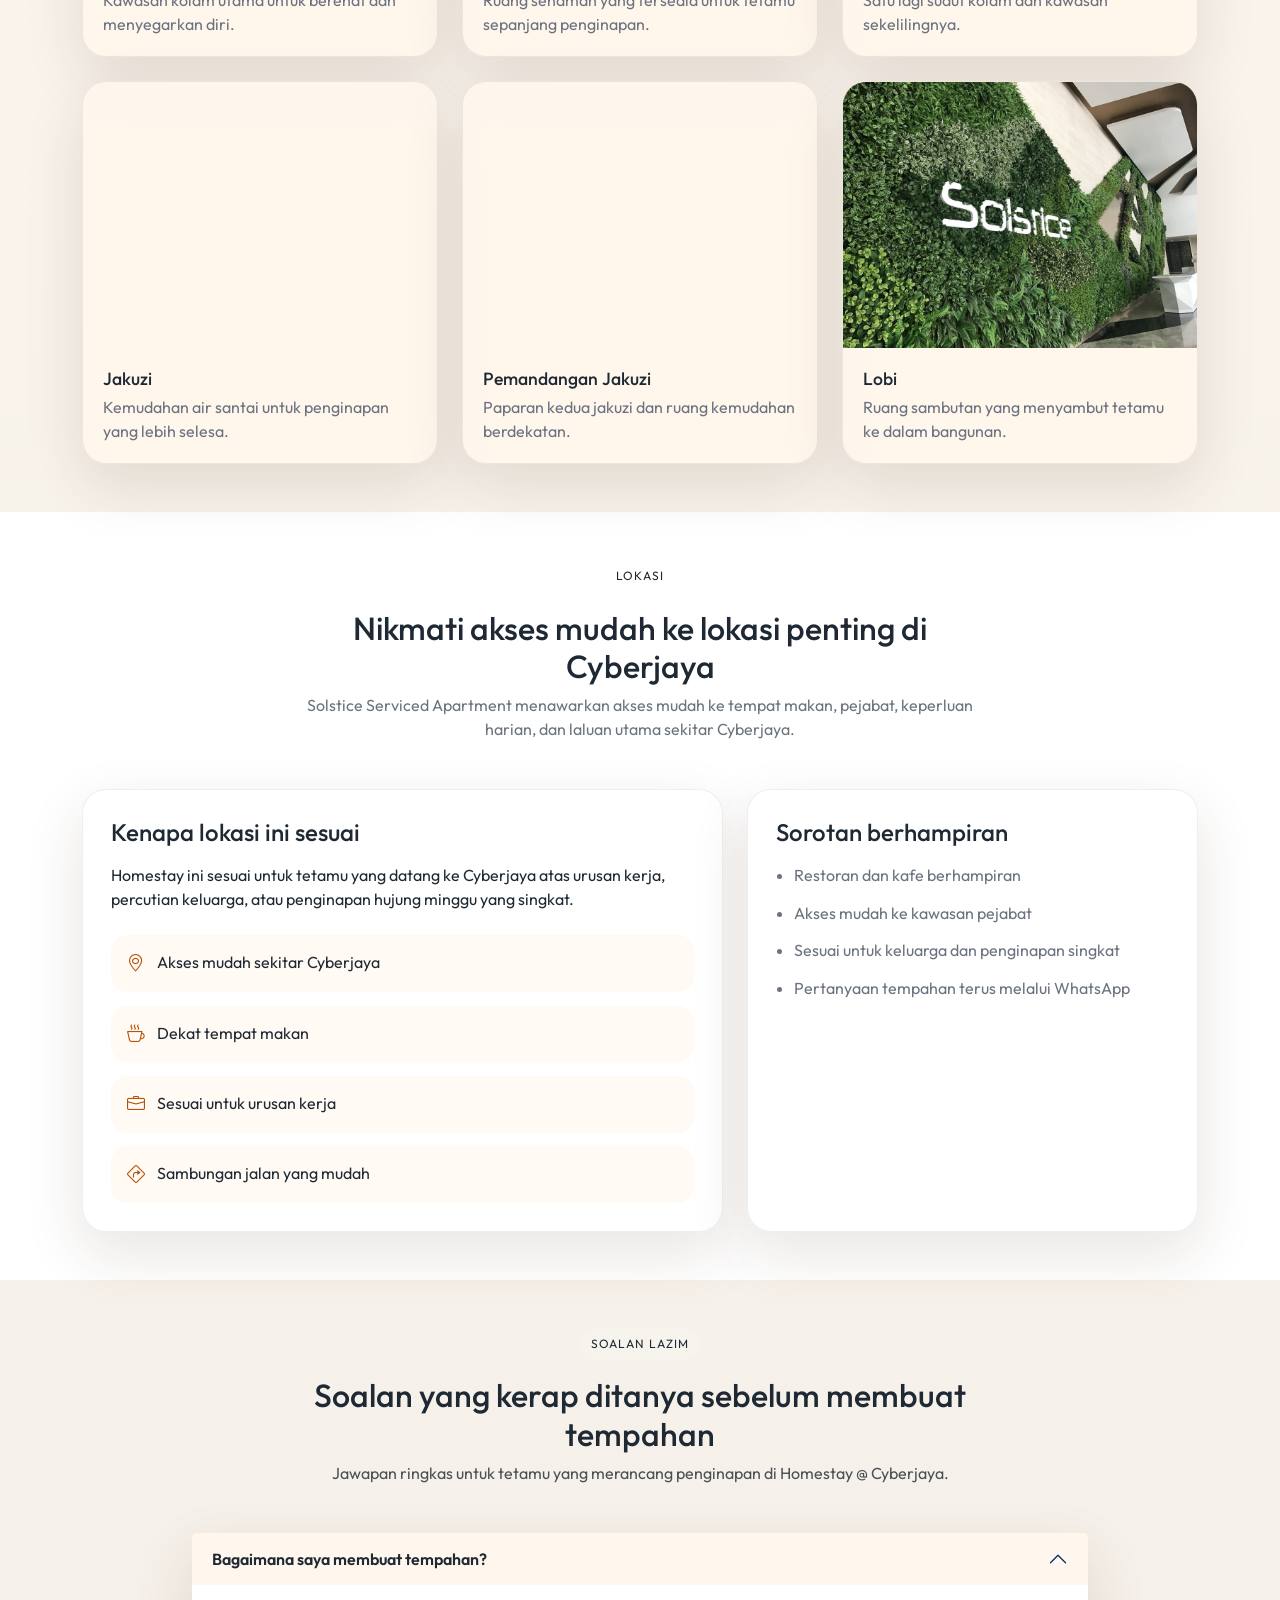
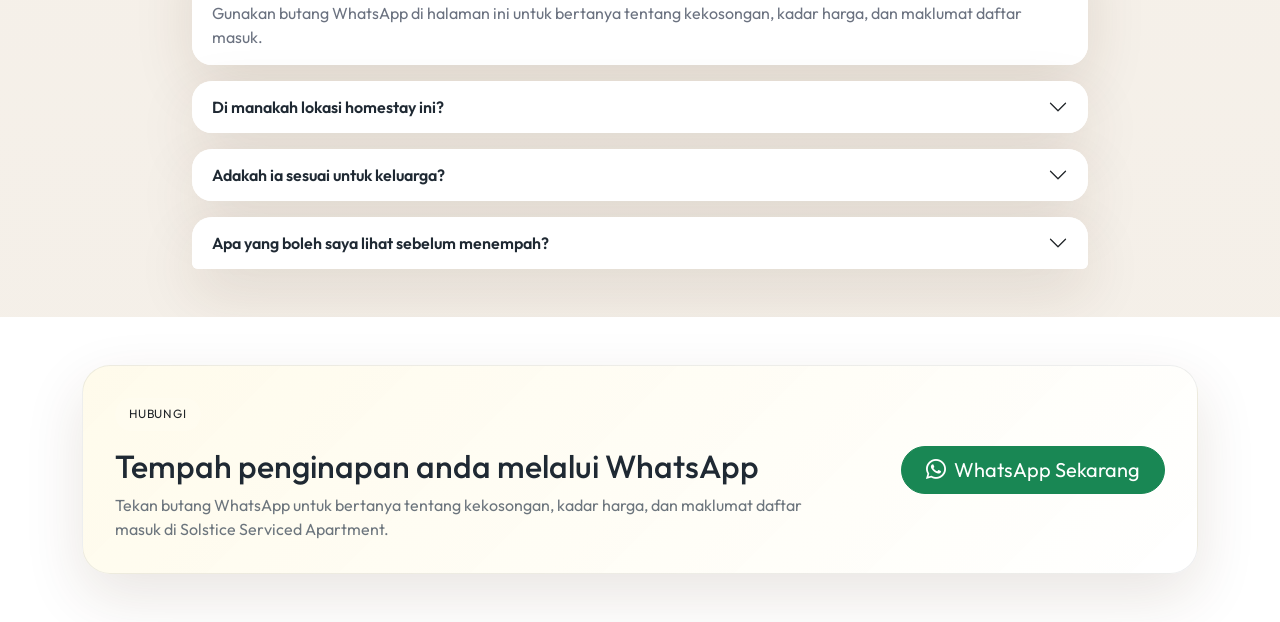
==== commit 6c023862: "Update room and facility descriptions for improved clarity and user engagement" ====
--- a/bm.html
+++ b/bm.html
@@ -176,12 +176,12 @@
           <p class="text-secondary mb-0">Lihat dengan cepat foto sebenar bilik di Homestay @ Cyberjaya.</p>
         </div>
         <div class="row g-4">
-          <div class="col-sm-6 col-lg-4"><div class="gallery-card"><img src="assets/images/rooms/room.jpg" alt="Pemandangan bilik tidur dan ruang dalaman Homestay Cyberjaya" loading="lazy" decoding="async"><div class="gallery-card-body"><h3>Foto Bilik 1</h3><p>Pemandangan utama bilik dengan susun atur semasa homestay.</p></div></div></div>
-          <div class="col-sm-6 col-lg-4"><div class="gallery-card"><img src="assets/images/rooms/room-2.jpg" alt="Sudut tambahan bilik di Solstice Serviced Apartment Cyberjaya" loading="lazy" decoding="async"><div class="gallery-card-body"><h3>Foto Bilik 2</h3><p>Satu lagi sudut penginapan untuk tetamu lihat sebelum menempah.</p></div></div></div>
-          <div class="col-sm-6 col-lg-4"><div class="gallery-card"><img src="assets/images/rooms/living.jpg" alt="Ruang dalaman apartmen di Homestay Cyberjaya" loading="lazy" decoding="async"><div class="gallery-card-body"><h3>Foto Bilik 3</h3><p>Foto dalaman yang menunjukkan lebih banyak ruang apartmen.</p></div></div></div>
-          <div class="col-sm-6 col-lg-4"><div class="gallery-card"><img src="assets/images/rooms/living-2.jpg" alt="Butiran ruang di dalam Homestay Cyberjaya" loading="lazy" decoding="async"><div class="gallery-card-body"><h3>Foto Bilik 4</h3><p>Butiran tambahan untuk membantu tetamu memahami susun atur.</p></div></div></div>
-          <div class="col-sm-6 col-lg-4"><div class="gallery-card"><img src="assets/images/rooms/kitchen.jpg" alt="Ruang tamu dan kemudahan di dalam homestay Cyberjaya" loading="lazy" decoding="async"><div class="gallery-card-body"><h3>Foto Bilik 5</h3><p>Lebih banyak paparan ruang dan kemudahan di dalam unit.</p></div></div></div>
-          <div class="col-sm-6 col-lg-4"><div class="gallery-card"><img src="assets/images/rooms/tv.jpg" alt="Satu lagi pemandangan dalaman Homestay di Solstice Serviced Apartment" loading="lazy" decoding="async"><div class="gallery-card-body"><h3>Foto Bilik 6</h3><p>Foto terakhir untuk melengkapkan galeri bilik.</p></div></div></div>
+          <div class="col-sm-6 col-lg-4"><div class="gallery-card"><img src="assets/images/rooms/room.jpg" alt="Pemandangan bilik tidur dan ruang dalaman Homestay Cyberjaya" loading="lazy" decoding="async"><div class="gallery-card-body"><h3>Bilik Tidur</h3><p>Ruang tidur utama yang kemas dan selesa untuk tetamu.</p></div></div></div>
+          <div class="col-sm-6 col-lg-4"><div class="gallery-card"><img src="assets/images/rooms/room-2.jpg" alt="Sudut tambahan bilik di Solstice Serviced Apartment Cyberjaya" loading="lazy" decoding="async"><div class="gallery-card-body"><h3>Pemandangan Bilik</h3><p>Satu lagi sudut bilik untuk tetamu lihat sebelum menempah.</p></div></div></div>
+          <div class="col-sm-6 col-lg-4"><div class="gallery-card"><img src="assets/images/rooms/living.jpg" alt="Ruang dalaman apartmen di Homestay Cyberjaya" loading="lazy" decoding="async"><div class="gallery-card-body"><h3>Ruang Tamu</h3><p>Ruang dalaman bersama untuk berehat sepanjang penginapan.</p></div></div></div>
+          <div class="col-sm-6 col-lg-4"><div class="gallery-card"><img src="assets/images/rooms/living-2.jpg" alt="Butiran ruang di dalam Homestay Cyberjaya" loading="lazy" decoding="async"><div class="gallery-card-body"><h3>Pemandangan Ruang Tamu</h3><p>Satu lagi paparan ruang tamu dan susun atur sekeliling.</p></div></div></div>
+          <div class="col-sm-6 col-lg-4"><div class="gallery-card"><img src="assets/images/rooms/kitchen.jpg" alt="Ruang tamu dan kemudahan di dalam homestay Cyberjaya" loading="lazy" decoding="async"><div class="gallery-card-body"><h3>Dapur</h3><p>Ruang dapur untuk penyediaan makanan ringkas dan mudah.</p></div></div></div>
+          <div class="col-sm-6 col-lg-4"><div class="gallery-card"><img src="assets/images/rooms/tv.jpg" alt="Satu lagi pemandangan dalaman Homestay di Solstice Serviced Apartment" loading="lazy" decoding="async"><div class="gallery-card-body"><h3>Ruang TV</h3><p>Sudut hiburan di dalam unit untuk keselesaan tambahan.</p></div></div></div>
         </div>
       </div>
     </section>
@@ -194,12 +194,12 @@
           <p class="text-light-emphasis mb-0">Preview ringkas kemudahan apartmen dan bangunan yang tersedia di sekitar penginapan.</p>
         </div>
         <div class="row g-4">
-          <div class="col-sm-6 col-lg-4"><div class="gallery-card facility-card"><img src="assets/images/facilities/pool.jpg" alt="Pemandangan kemudahan di Solstice Serviced Apartment Cyberjaya" loading="lazy" decoding="async"><div class="gallery-card-body"><h3>Foto Kemudahan 1</h3><p>Preview salah satu kemudahan utama untuk tetamu.</p></div></div></div>
-          <div class="col-sm-6 col-lg-4"><div class="gallery-card facility-card"><img src="assets/images/facilities/gym.avif" alt="Kawasan kemudahan bersama berhampiran Homestay Cyberjaya" loading="lazy" decoding="async"><div class="gallery-card-body"><h3>Foto Kemudahan 2</h3><p>Satu lagi pemandangan kemudahan di kawasan sekitar.</p></div></div></div>
-          <div class="col-sm-6 col-lg-4"><div class="gallery-card facility-card"><img src="assets/images/facilities/pool-2.jpg" alt="Pemandangan kemudahan apartmen di Cyberjaya" loading="lazy" decoding="async"><div class="gallery-card-body"><h3>Foto Kemudahan 3</h3><p>Sudut tambahan kemudahan untuk gambaran yang lebih jelas.</p></div></div></div>
-          <div class="col-sm-6 col-lg-4"><div class="gallery-card facility-card"><img src="assets/images/facilities/jacuzzi.jpg" alt="Ruang bersama di Solstice Serviced Apartment" loading="lazy" decoding="async"><div class="gallery-card-body"><h3>Foto Kemudahan 4</h3><p>Lebih banyak ruang bersama dan kemudahan di lokasi.</p></div></div></div>
-          <div class="col-sm-6 col-lg-4"><div class="gallery-card facility-card"><img src="assets/images/facilities/jacuzzi-2.jpg" alt="Persekitaran dan kemudahan sekitar homestay Cyberjaya" loading="lazy" decoding="async"><div class="gallery-card-body"><h3>Foto Kemudahan 5</h3><p>Satu lagi paparan suasana sekitar apartmen.</p></div></div></div>
-          <div class="col-sm-6 col-lg-4"><div class="gallery-card facility-card"><img src="assets/images/facilities/lobby.jpeg" alt="Preview kemudahan bangunan untuk Homestay Cyberjaya" loading="lazy" decoding="async"><div class="gallery-card-body"><h3>Foto Kemudahan 6</h3><p>Foto terakhir untuk melengkapkan preview kemudahan.</p></div></div></div>
+          <div class="col-sm-6 col-lg-4"><div class="gallery-card facility-card"><img src="assets/images/facilities/pool.jpg" alt="Pemandangan kemudahan di Solstice Serviced Apartment Cyberjaya" loading="lazy" decoding="async"><div class="gallery-card-body"><h3>Kolam Renang</h3><p>Kawasan kolam utama untuk berehat dan menyegarkan diri.</p></div></div></div>
+          <div class="col-sm-6 col-lg-4"><div class="gallery-card facility-card"><img src="assets/images/facilities/gym.avif" alt="Kawasan kemudahan bersama berhampiran Homestay Cyberjaya" loading="lazy" decoding="async"><div class="gallery-card-body"><h3>Gim</h3><p>Ruang senaman yang tersedia untuk tetamu sepanjang penginapan.</p></div></div></div>
+          <div class="col-sm-6 col-lg-4"><div class="gallery-card facility-card"><img src="assets/images/facilities/pool-2.jpg" alt="Pemandangan kemudahan apartmen di Cyberjaya" loading="lazy" decoding="async"><div class="gallery-card-body"><h3>Pemandangan Kolam</h3><p>Satu lagi sudut kolam dan kawasan sekelilingnya.</p></div></div></div>
+          <div class="col-sm-6 col-lg-4"><div class="gallery-card facility-card"><img src="assets/images/facilities/jacuzzi.jpg" alt="Ruang bersama di Solstice Serviced Apartment" loading="lazy" decoding="async"><div class="gallery-card-body"><h3>Jakuzi</h3><p>Kemudahan air santai untuk penginapan yang lebih selesa.</p></div></div></div>
+          <div class="col-sm-6 col-lg-4"><div class="gallery-card facility-card"><img src="assets/images/facilities/jacuzzi-2.jpg" alt="Persekitaran dan kemudahan sekitar homestay Cyberjaya" loading="lazy" decoding="async"><div class="gallery-card-body"><h3>Pemandangan Jakuzi</h3><p>Paparan kedua jakuzi dan ruang kemudahan berdekatan.</p></div></div></div>
+          <div class="col-sm-6 col-lg-4"><div class="gallery-card facility-card"><img src="assets/images/facilities/lobby.jpeg" alt="Preview kemudahan bangunan untuk Homestay Cyberjaya" loading="lazy" decoding="async"><div class="gallery-card-body"><h3>Lobi</h3><p>Ruang sambutan yang menyambut tetamu ke dalam bangunan.</p></div></div></div>
         </div>
       </div>
     </section>
